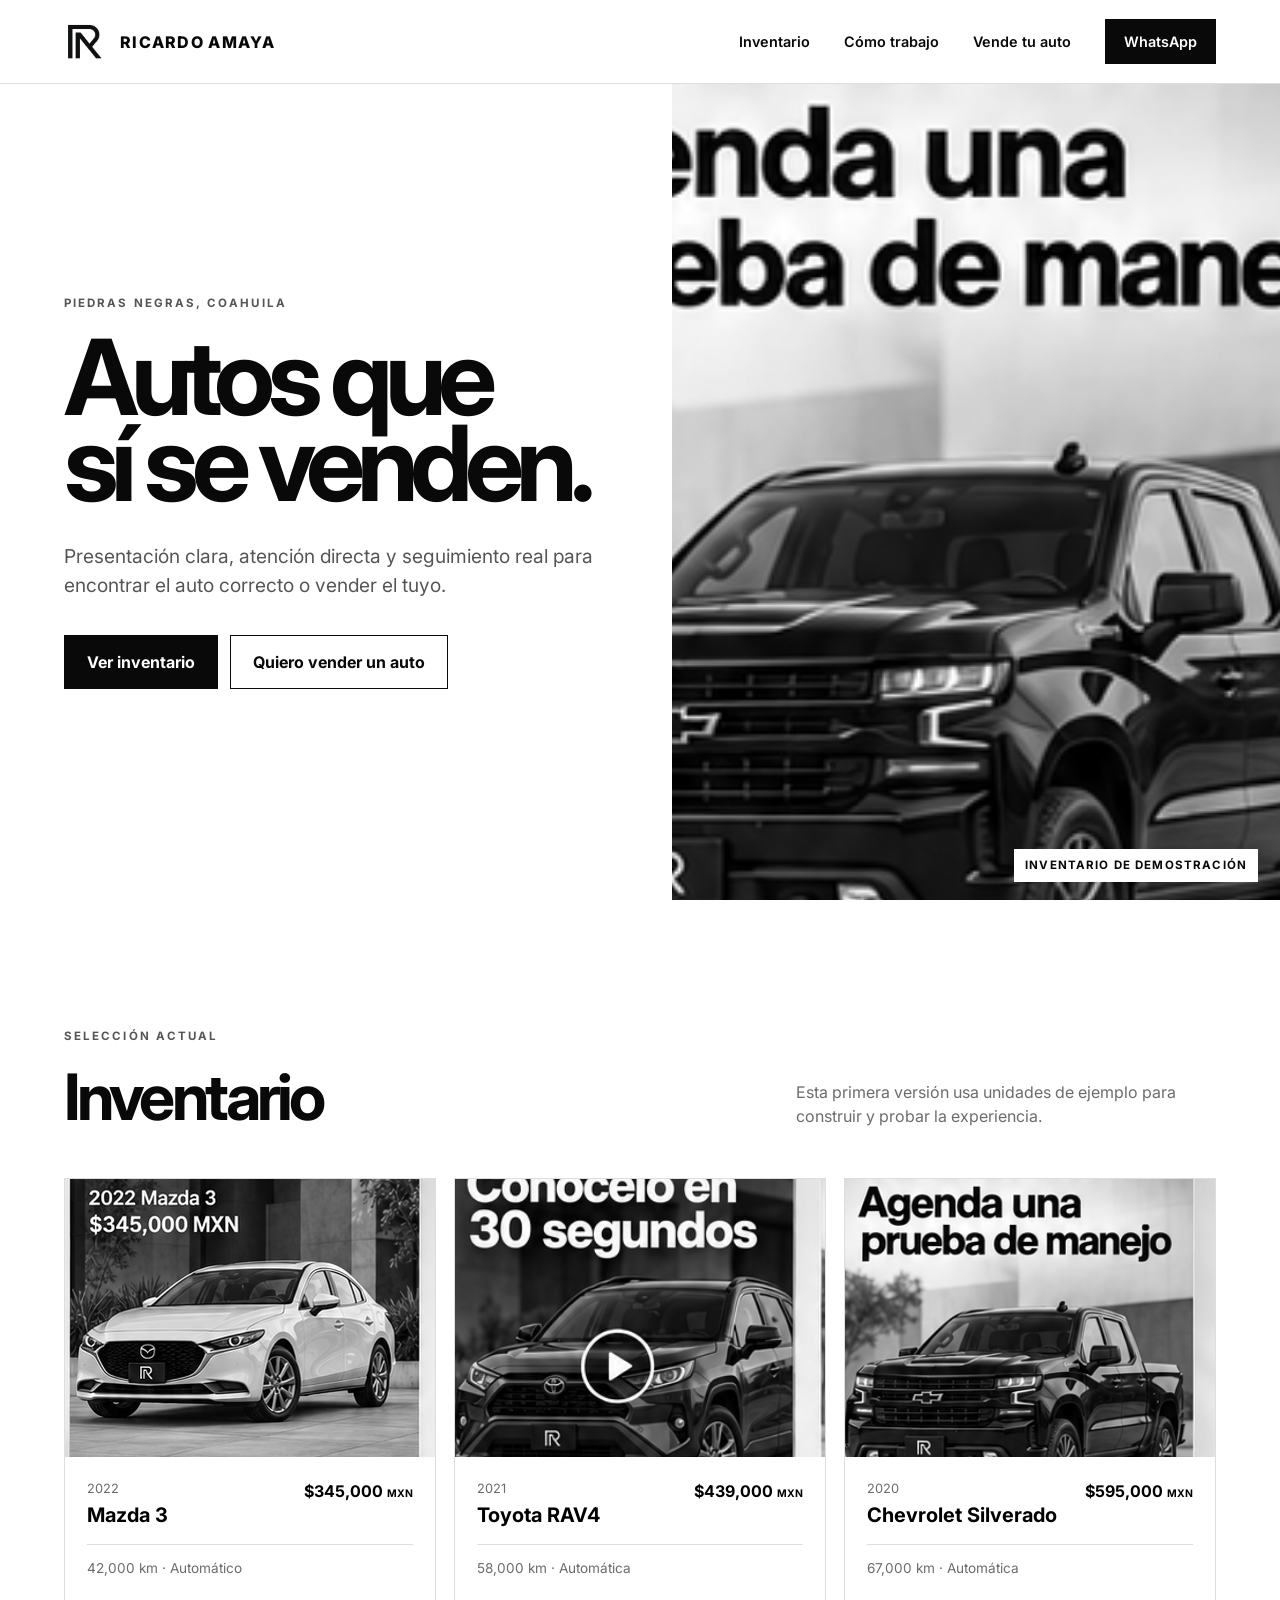
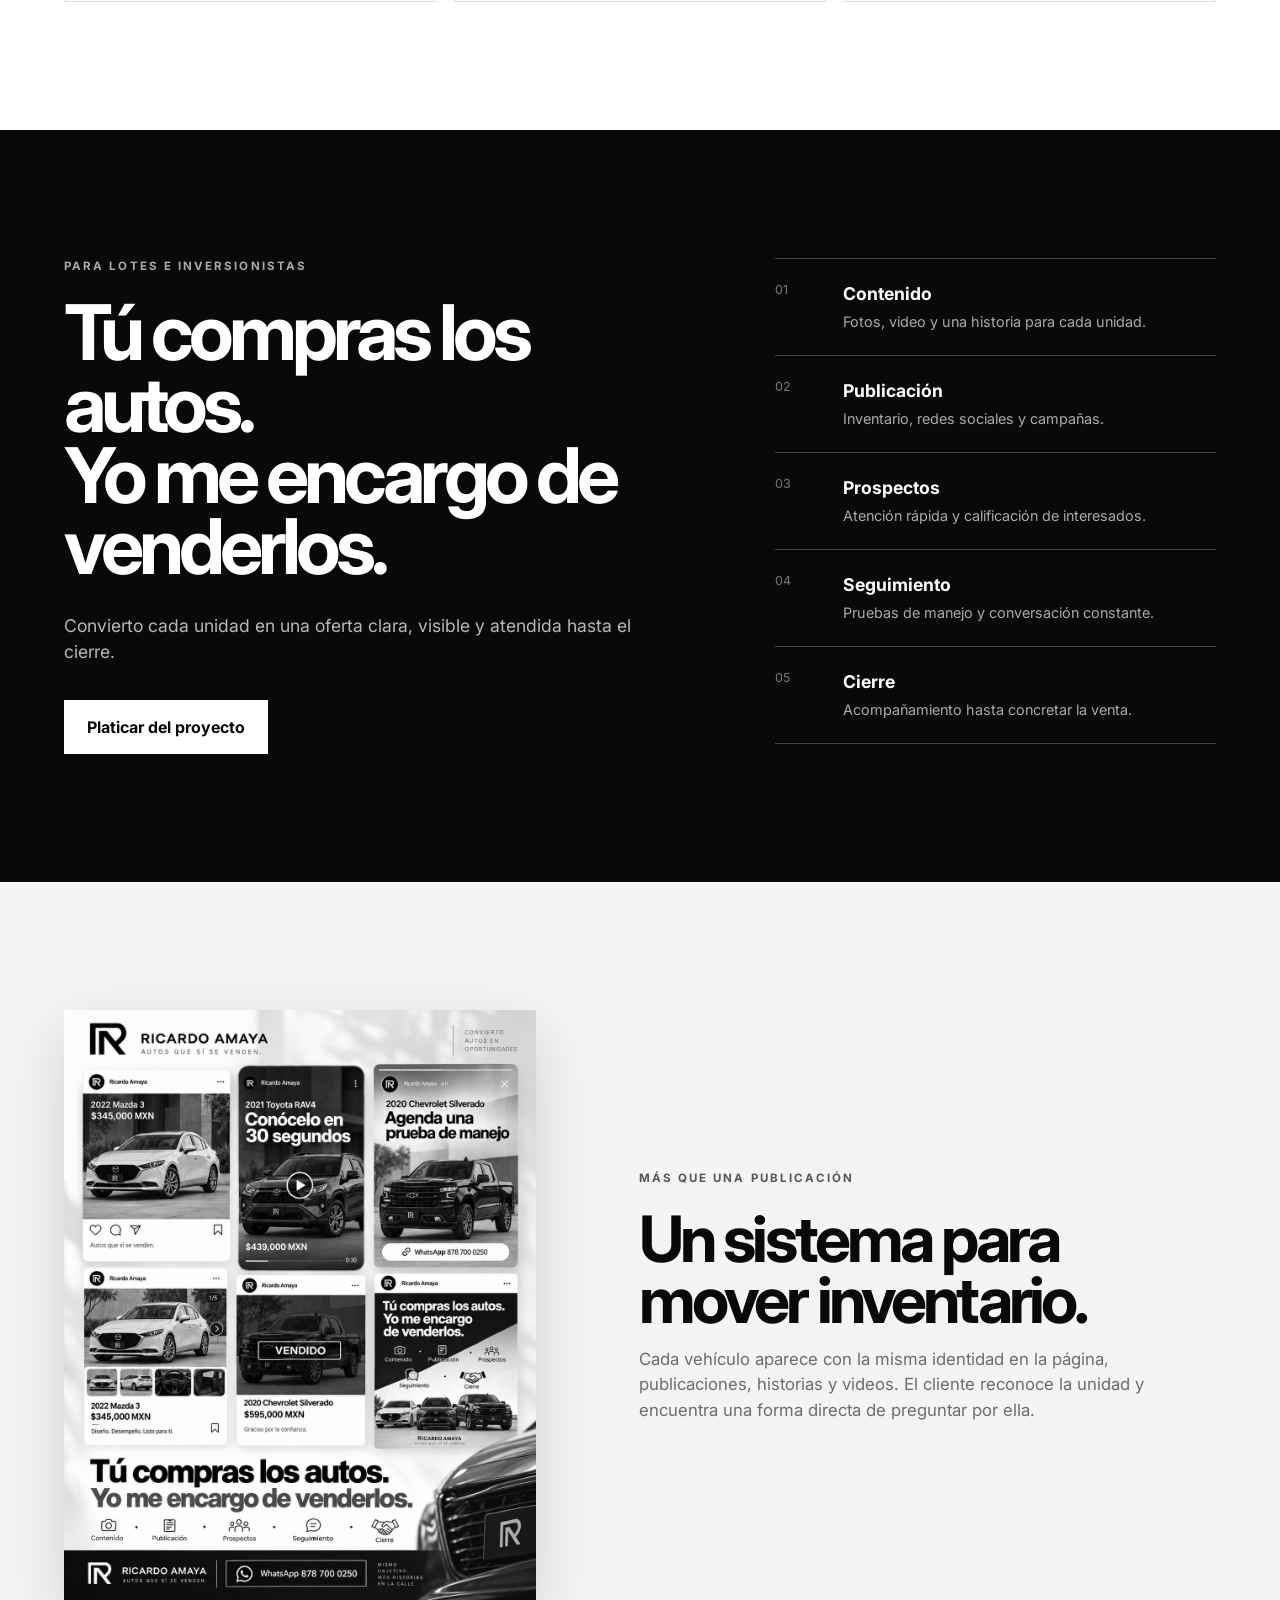
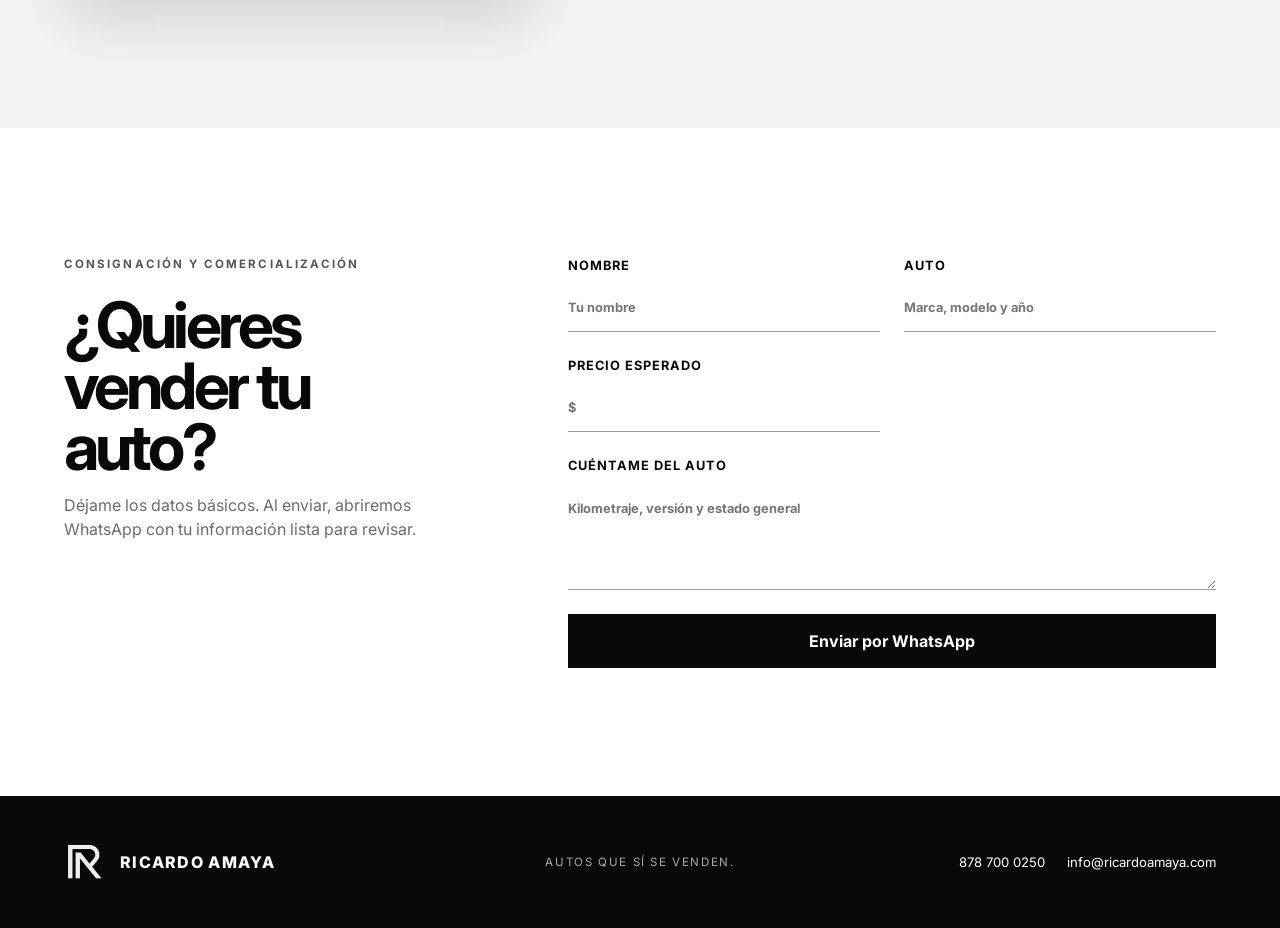
==== index.html @ 33e8971f "Primera versión de la página" ====
<!doctype html>
<html lang="es-MX">
  <head>
    <meta charset="UTF-8" />
    <meta name="viewport" content="width=device-width, initial-scale=1.0" />
    <meta name="theme-color" content="#090909" />
    <meta name="description" content="Autos seleccionados y comercialización automotriz en Piedras Negras, Coahuila." />
    <title>Ricardo Amaya | Autos que sí se venden</title>
    <link rel="preconnect" href="https://fonts.googleapis.com" />
    <link rel="preconnect" href="https://fonts.gstatic.com" crossorigin />
    <link href="https://fonts.googleapis.com/css2?family=Inter:wght@400;500;600;700;800&display=swap" rel="stylesheet" />
    <link rel="stylesheet" href="styles.css" />
  </head>
  <body>
    <header class="site-header">
      <a class="brand" href="#inicio" aria-label="Ricardo Amaya, inicio">
        <img src="assets/ra-logo.png" alt="RA" />
        <span>Ricardo Amaya</span>
      </a>
      <button class="menu-button" aria-label="Abrir menú" aria-expanded="false">Menú</button>
      <nav class="nav" aria-label="Navegación principal">
        <a href="#inventario">Inventario</a>
        <a href="#modelo">Cómo trabajo</a>
        <a href="#vende-tu-auto">Vende tu auto</a>
        <a class="nav-cta" href="https://wa.me/528787000250?text=Hola%20Ricardo%2C%20quiero%20informaci%C3%B3n%20sobre%20un%20auto" target="_blank" rel="noreferrer">WhatsApp</a>
      </nav>
    </header>

    <main>
      <section class="hero" id="inicio">
        <div class="hero-copy">
          <p class="eyebrow">Piedras Negras, Coahuila</p>
          <h1>Autos que<br />sí se venden.</h1>
          <p class="hero-text">Presentación clara, atención directa y seguimiento real para encontrar el auto correcto o vender el tuyo.</p>
          <div class="hero-actions">
            <a class="button button-dark" href="#inventario">Ver inventario</a>
            <a class="button button-light" href="#vende-tu-auto">Quiero vender un auto</a>
          </div>
        </div>
        <figure class="hero-image">
          <img src="assets/silverado.png" alt="Camioneta de demostración del inventario" />
          <figcaption>Inventario de demostración</figcaption>
        </figure>
      </section>

      <section class="inventory section" id="inventario">
        <div class="section-heading">
          <div>
            <p class="eyebrow">Selección actual</p>
            <h2>Inventario</h2>
          </div>
          <p>Esta primera versión usa unidades de ejemplo para construir y probar la experiencia.</p>
        </div>
        <div class="vehicle-grid">
          <article class="vehicle-card" data-car="mazda">
            <button class="card-button" aria-label="Ver detalles del Mazda 3">
              <img src="assets/mazda-3.png" alt="Mazda 3 blanco" />
              <div class="vehicle-info">
                <div><p>2022</p><h3>Mazda 3</h3></div>
                <strong>$345,000 <small>MXN</small></strong>
                <span>42,000 km · Automático</span>
              </div>
            </button>
          </article>
          <article class="vehicle-card" data-car="rav4">
            <button class="card-button" aria-label="Ver detalles de la Toyota RAV4">
              <img src="assets/rav4.png" alt="Toyota RAV4 negra" />
              <div class="vehicle-info">
                <div><p>2021</p><h3>Toyota RAV4</h3></div>
                <strong>$439,000 <small>MXN</small></strong>
                <span>58,000 km · Automática</span>
              </div>
            </button>
          </article>
          <article class="vehicle-card" data-car="silverado">
            <button class="card-button" aria-label="Ver detalles de la Chevrolet Silverado">
              <img src="assets/silverado.png" alt="Chevrolet Silverado negra" />
              <div class="vehicle-info">
                <div><p>2020</p><h3>Chevrolet Silverado</h3></div>
                <strong>$595,000 <small>MXN</small></strong>
                <span>67,000 km · Automática</span>
              </div>
            </button>
          </article>
        </div>
      </section>

      <section class="business-model section" id="modelo">
        <div class="model-copy">
          <p class="eyebrow eyebrow-light">Para lotes e inversionistas</p>
          <h2>Tú compras los autos.<br />Yo me encargo de venderlos.</h2>
          <p>Convierto cada unidad en una oferta clara, visible y atendida hasta el cierre.</p>
          <a class="button button-white" href="https://wa.me/528787000250?text=Hola%20Ricardo%2C%20quiero%20platicar%20sobre%20la%20venta%20de%20mi%20inventario" target="_blank" rel="noreferrer">Platicar del proyecto</a>
        </div>
        <ol class="process">
          <li><span>01</span><div><strong>Contenido</strong><p>Fotos, video y una historia para cada unidad.</p></div></li>
          <li><span>02</span><div><strong>Publicación</strong><p>Inventario, redes sociales y campañas.</p></div></li>
          <li><span>03</span><div><strong>Prospectos</strong><p>Atención rápida y calificación de interesados.</p></div></li>
          <li><span>04</span><div><strong>Seguimiento</strong><p>Pruebas de manejo y conversación constante.</p></div></li>
          <li><span>05</span><div><strong>Cierre</strong><p>Acompañamiento hasta concretar la venta.</p></div></li>
        </ol>
      </section>

      <section class="social-system section">
        <div class="social-visual"><img src="assets/social-preview.png" alt="Vista del sistema de publicaciones de Ricardo Amaya" /></div>
        <div class="social-copy">
          <p class="eyebrow">Más que una publicación</p>
          <h2>Un sistema para mover inventario.</h2>
          <p>Cada vehículo aparece con la misma identidad en la página, publicaciones, historias y videos. El cliente reconoce la unidad y encuentra una forma directa de preguntar por ella.</p>
        </div>
      </section>

      <section class="sell section" id="vende-tu-auto">
        <div class="sell-intro">
          <p class="eyebrow">Consignación y comercialización</p>
          <h2>¿Quieres vender tu auto?</h2>
          <p>Déjame los datos básicos. Al enviar, abriremos WhatsApp con tu información lista para revisar.</p>
        </div>
        <form id="sell-form">
          <label>Nombre<input name="name" autocomplete="name" required placeholder="Tu nombre" /></label>
          <label>Auto<input name="car" required placeholder="Marca, modelo y año" /></label>
          <label>Precio esperado<input name="price" inputmode="numeric" placeholder="$" /></label>
          <label class="full">Cuéntame del auto<textarea name="details" rows="4" placeholder="Kilometraje, versión y estado general"></textarea></label>
          <button class="button button-dark full" type="submit">Enviar por WhatsApp</button>
        </form>
      </section>
    </main>

    <footer>
      <div class="brand footer-brand"><img src="assets/ra-logo.png" alt="RA" /><span>Ricardo Amaya</span></div>
      <p>Autos que sí se venden.</p>
      <div><a href="tel:+528787000250">878 700 0250</a><a href="mailto:info@ricardoamaya.com">info@ricardoamaya.com</a></div>
    </footer>

    <dialog id="vehicle-dialog">
      <button class="dialog-close" aria-label="Cerrar">×</button>
      <img id="dialog-image" alt="" />
      <div class="dialog-content">
        <p id="dialog-year" class="eyebrow"></p>
        <h2 id="dialog-name"></h2>
        <strong id="dialog-price"></strong>
        <p id="dialog-details"></p>
        <a id="dialog-whatsapp" class="button button-dark" target="_blank" rel="noreferrer">Preguntar por WhatsApp</a>
      </div>
    </dialog>
    <script src="app.js"></script>
  </body>
</html>
---- styles.css ----
:root{--black:#090909;--white:#fff;--gray:#6c6c6c;--line:#dedede;--soft:#f4f4f4;--pad:clamp(20px,5vw,76px)}
*{box-sizing:border-box}html{scroll-behavior:smooth}body{margin:0;background:var(--white);color:var(--black);font-family:Inter,Arial,sans-serif;font-size:16px;line-height:1.5}a{color:inherit;text-decoration:none}button,input,textarea{font:inherit}.site-header{height:84px;padding:0 var(--pad);display:flex;align-items:center;justify-content:space-between;border-bottom:1px solid var(--line);position:sticky;top:0;background:rgba(255,255,255,.96);backdrop-filter:blur(12px);z-index:20}.brand{display:flex;align-items:center;gap:14px;font-weight:800;text-transform:uppercase;letter-spacing:.08em}.brand img{width:42px;height:42px;object-fit:contain}.nav{display:flex;align-items:center;gap:34px;font-weight:600;font-size:.9rem}.nav a:not(.nav-cta):hover{opacity:.55}.nav-cta{background:var(--black);color:var(--white);padding:12px 19px}.menu-button{display:none;border:0;background:none;font-weight:700}.hero{min-height:calc(100vh - 84px);display:grid;grid-template-columns:1.05fr .95fr;align-items:stretch}.hero-copy{padding:clamp(70px,9vw,140px) var(--pad);display:flex;flex-direction:column;justify-content:center}.eyebrow{text-transform:uppercase;letter-spacing:.18em;font-weight:700;font-size:.72rem;margin:0 0 22px;color:#555}.hero h1{font-size:clamp(4rem,8.2vw,8.6rem);line-height:.82;letter-spacing:-.075em;margin:0 0 36px;max-width:900px}.hero-text{font-size:clamp(1rem,1.5vw,1.25rem);max-width:620px;color:#555;margin:0 0 36px}.hero-actions{display:flex;gap:12px;flex-wrap:wrap}.button{min-height:52px;padding:14px 22px;display:inline-flex;align-items:center;justify-content:center;font-weight:700;border:1px solid var(--black);cursor:pointer}.button-dark{background:var(--black);color:var(--white)}.button-light{background:var(--white);color:var(--black)}.button-white{background:var(--white);color:var(--black);border-color:var(--white)}.hero-image{margin:0;position:relative;min-height:520px;background:#111;overflow:hidden}.hero-image img{width:100%;height:100%;object-fit:cover;filter:grayscale(1);transform:scale(1.18)}.hero-image figcaption{position:absolute;right:22px;bottom:18px;background:var(--white);padding:8px 11px;font-size:.72rem;font-weight:700;text-transform:uppercase;letter-spacing:.1em}.section{padding:clamp(78px,10vw,150px) var(--pad)}.section-heading{display:flex;justify-content:space-between;align-items:flex-end;gap:40px;margin-bottom:50px}.section-heading h2,.sell h2,.social-copy h2{font-size:clamp(2.6rem,5vw,5rem);letter-spacing:-.06em;line-height:.95;margin:0}.section-heading>p{max-width:420px;color:var(--gray);margin:0}.vehicle-grid{display:grid;grid-template-columns:repeat(3,1fr);gap:18px}.vehicle-card{border:1px solid var(--line);background:#fff;overflow:hidden}.card-button{border:0;padding:0;background:none;width:100%;text-align:left;cursor:pointer}.vehicle-card img{display:block;width:100%;aspect-ratio:1.33;object-fit:cover;filter:grayscale(1);transition:transform .35s ease}.vehicle-card:hover img{transform:scale(1.025)}.vehicle-info{padding:22px;display:grid;grid-template-columns:1fr auto;gap:14px}.vehicle-info p{margin:0;color:var(--gray);font-size:.8rem}.vehicle-info h3{margin:2px 0 0;font-size:1.25rem}.vehicle-info strong{font-size:1rem}.vehicle-info small{font-size:.65em}.vehicle-info span{grid-column:1/-1;border-top:1px solid var(--line);padding-top:13px;color:var(--gray);font-size:.85rem}.business-model{background:var(--black);color:var(--white);display:grid;grid-template-columns:1.15fr .85fr;gap:clamp(50px,9vw,130px);align-items:start}.eyebrow-light{color:#aaa}.model-copy h2{font-size:clamp(3.1rem,6vw,7rem);line-height:.93;letter-spacing:-.065em;margin:0 0 30px}.model-copy>p:not(.eyebrow){font-size:1.1rem;color:#b8b8b8;max-width:620px;margin:0 0 34px}.process{margin:0;padding:0;list-style:none;border-top:1px solid #444}.process li{display:grid;grid-template-columns:56px 1fr;gap:12px;padding:22px 0;border-bottom:1px solid #444}.process span{color:#777;font-size:.78rem}.process strong{font-size:1.1rem}.process p{color:#aaa;margin:4px 0 0;font-size:.9rem}.social-system{display:grid;grid-template-columns:.9fr 1.1fr;align-items:center;gap:clamp(45px,8vw,120px);background:var(--soft)}.social-visual{max-height:760px;overflow:hidden;box-shadow:0 22px 60px rgba(0,0,0,.14)}.social-visual img{display:block;width:100%;height:100%;object-fit:cover;filter:grayscale(1)}.social-copy p:last-child{color:var(--gray);max-width:600px;font-size:1.05rem}.sell{display:grid;grid-template-columns:.75fr 1.25fr;gap:clamp(50px,9vw,130px)}.sell-intro>p:last-child{color:var(--gray);max-width:480px}.sell form{display:grid;grid-template-columns:1fr 1fr;gap:24px}.sell label{display:grid;gap:9px;font-size:.8rem;font-weight:700;text-transform:uppercase;letter-spacing:.08em}.sell input,.sell textarea{border:0;border-bottom:1px solid #999;padding:14px 0;background:transparent;border-radius:0;outline:none;text-transform:none;letter-spacing:0}.sell input:focus,.sell textarea:focus{border-color:var(--black)}.full{grid-column:1/-1}footer{background:var(--black);color:var(--white);padding:45px var(--pad);display:grid;grid-template-columns:1fr auto 1fr;align-items:center;gap:30px}.footer-brand img{filter:invert(1)}footer>p{text-transform:uppercase;font-size:.72rem;letter-spacing:.14em;color:#aaa}footer>div:last-child{display:flex;justify-content:flex-end;gap:22px;font-size:.82rem}dialog{width:min(900px,calc(100% - 30px));padding:0;border:0;box-shadow:0 30px 100px rgba(0,0,0,.35);grid-template-columns:1.05fr .95fr}dialog[open]{display:grid}dialog::backdrop{background:rgba(0,0,0,.72)}dialog>img{width:100%;height:100%;min-height:460px;object-fit:cover;filter:grayscale(1)}.dialog-content{padding:clamp(30px,5vw,65px);display:flex;flex-direction:column;justify-content:center}.dialog-content h2{font-size:clamp(2.4rem,5vw,4.5rem);letter-spacing:-.06em;line-height:.95;margin:0 0 15px}.dialog-content>strong{font-size:1.3rem;margin-bottom:22px}.dialog-content>p:not(.eyebrow){color:var(--gray);margin:0 0 28px}.dialog-close{position:absolute;right:14px;top:10px;border:0;background:var(--white);font-size:2rem;width:44px;height:44px;cursor:pointer;z-index:2}@media(max-width:900px){.menu-button{display:block}.nav{position:absolute;left:0;right:0;top:84px;background:#fff;border-bottom:1px solid var(--line);padding:20px var(--pad);display:none;flex-direction:column;align-items:stretch;gap:18px}.nav.open{display:flex}.hero{grid-template-columns:1fr}.hero-copy{min-height:610px}.hero-image{min-height:520px}.vehicle-grid{grid-template-columns:1fr 1fr}.business-model,.social-system,.sell{grid-template-columns:1fr}.social-visual{max-width:600px}.sell form{margin-top:10px}footer{grid-template-columns:1fr}footer>div:last-child{justify-content:flex-start;flex-wrap:wrap}dialog[open]{grid-template-columns:1fr}dialog>img{min-height:280px;max-height:360px}.dialog-content{padding-top:35px}}@media(max-width:600px){.site-header{height:70px}.brand img{width:34px;height:34px}.brand span{font-size:.85rem}.nav{top:70px}.hero{min-height:auto}.hero-copy{min-height:560px}.hero h1{font-size:clamp(3.8rem,19vw,6rem)}.hero-image{min-height:430px}.section-heading{display:block}.section-heading>p{margin-top:20px}.vehicle-grid{grid-template-columns:1fr}.model-copy h2{font-size:3.2rem}.sell form{grid-template-columns:1fr}.sell form>*{grid-column:1/-1}.social-system{padding-left:20px;padding-right:20px}footer>div:last-child{display:grid}.hero-actions .button{width:100%}}
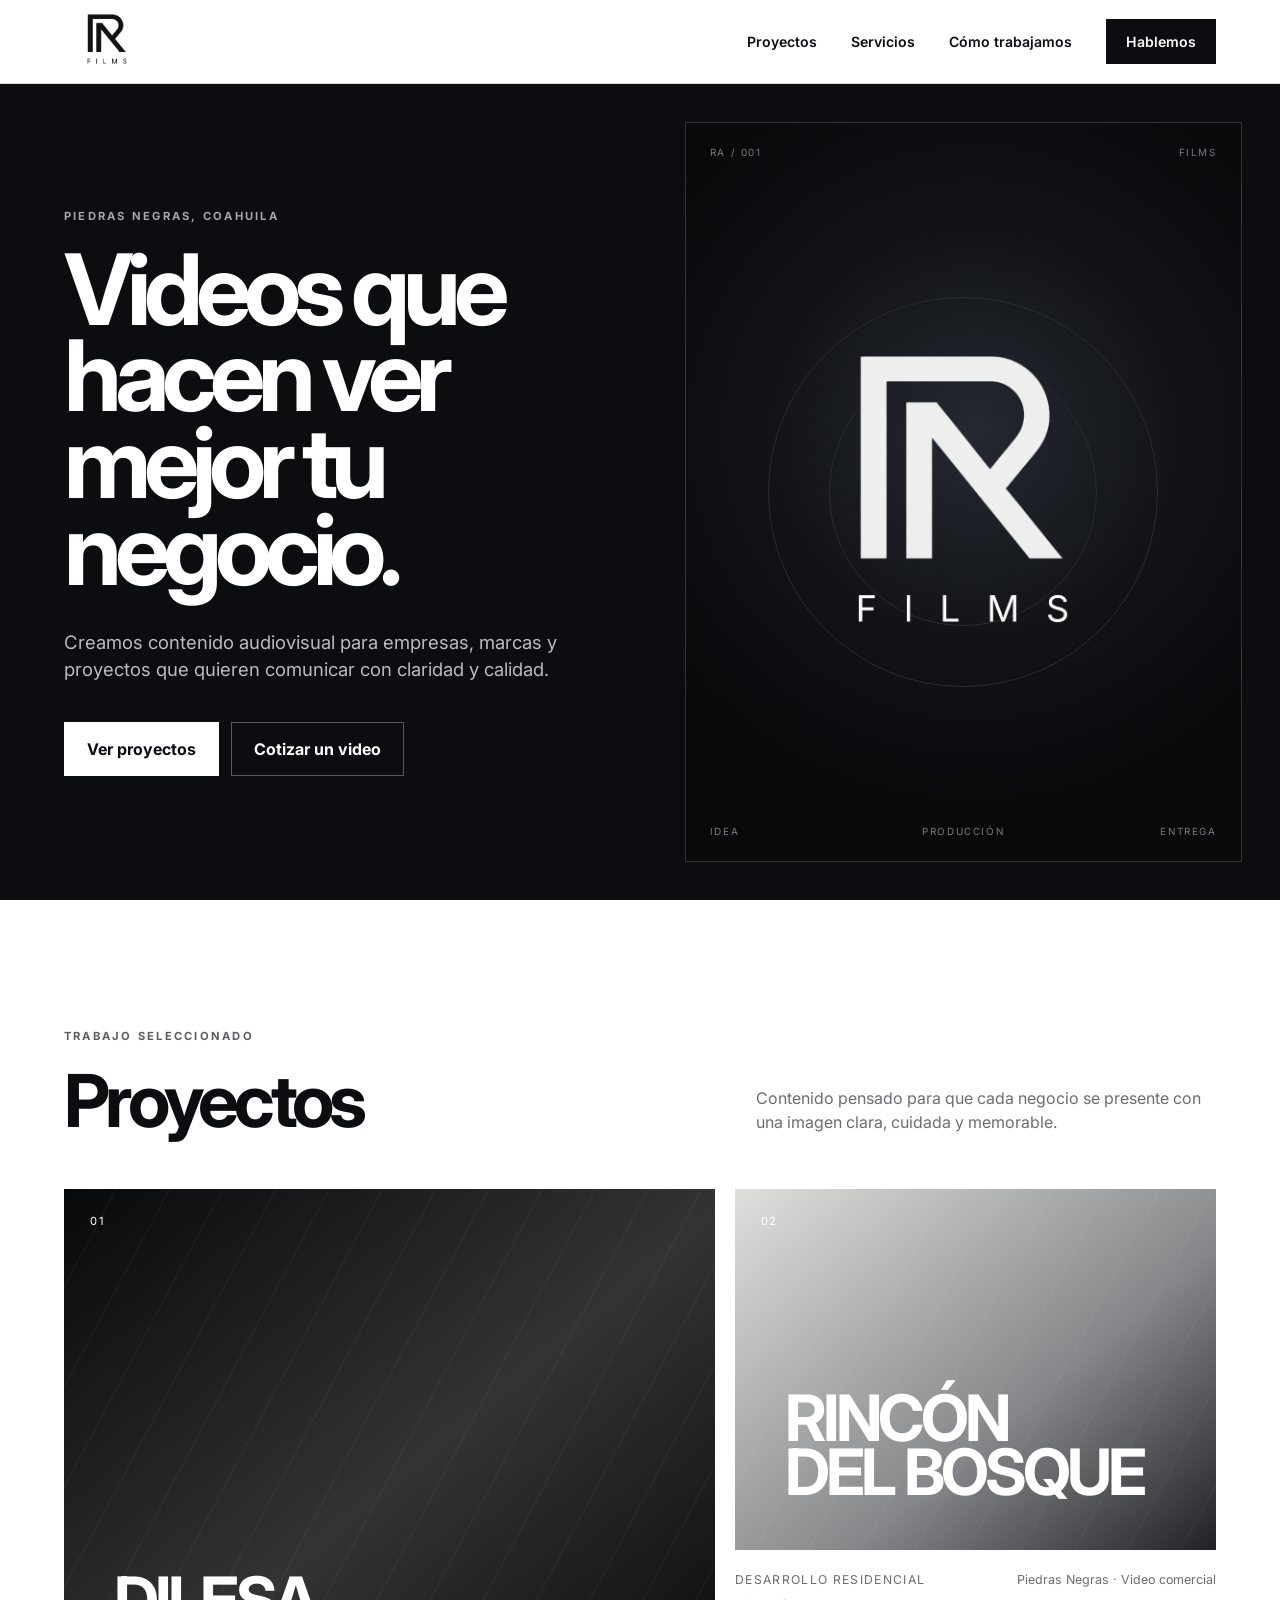
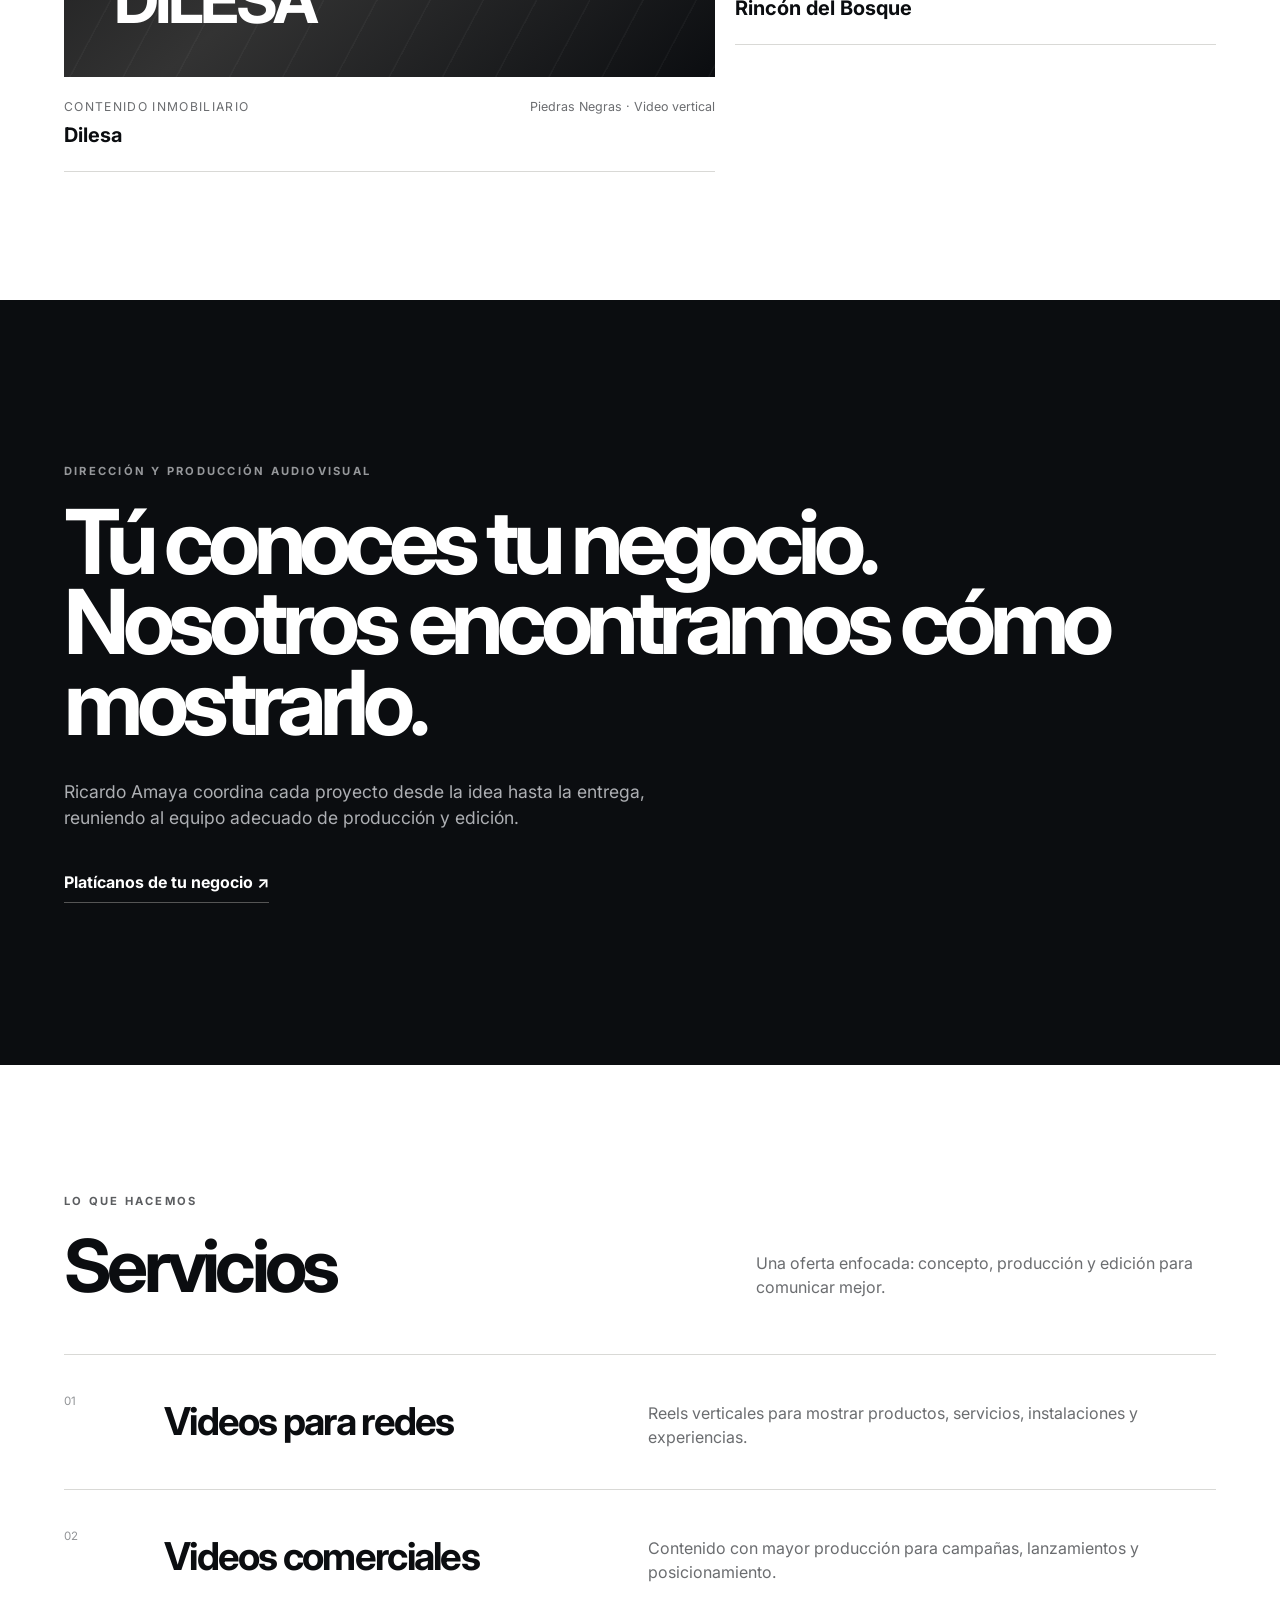
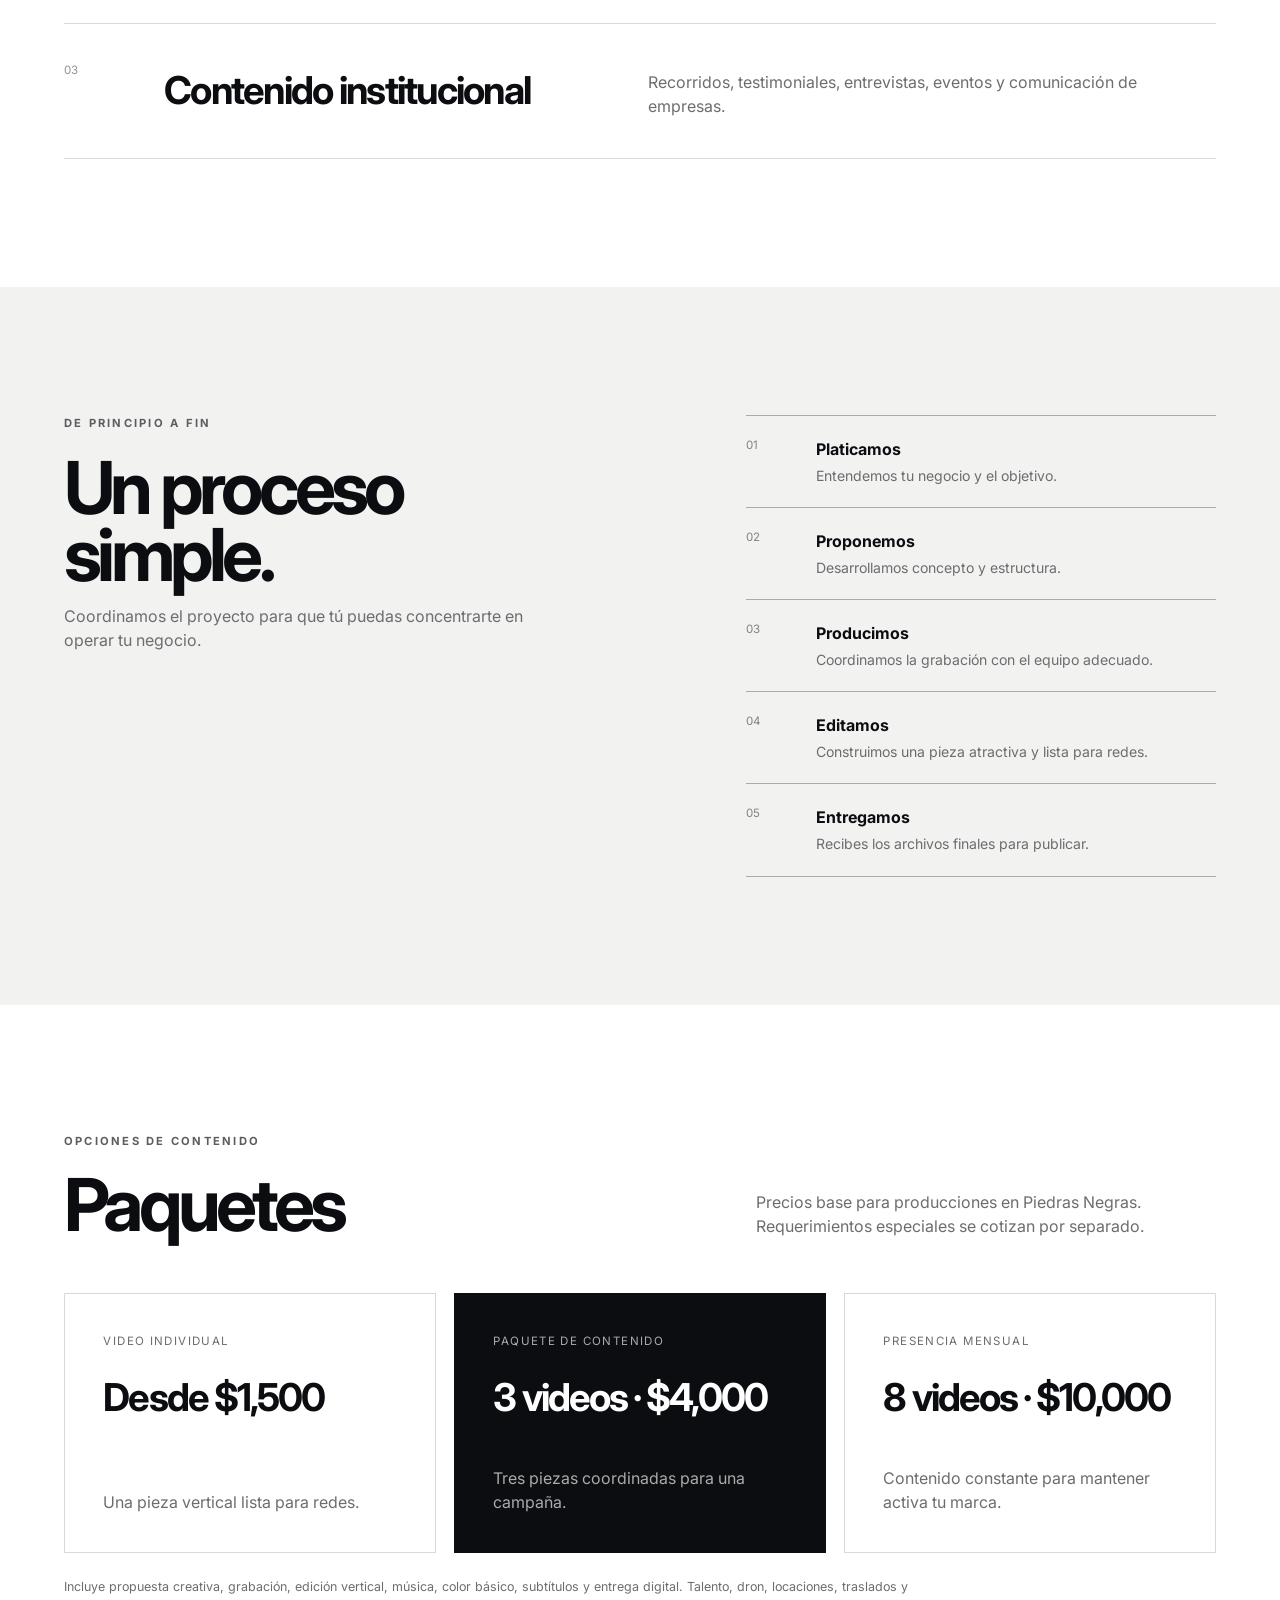
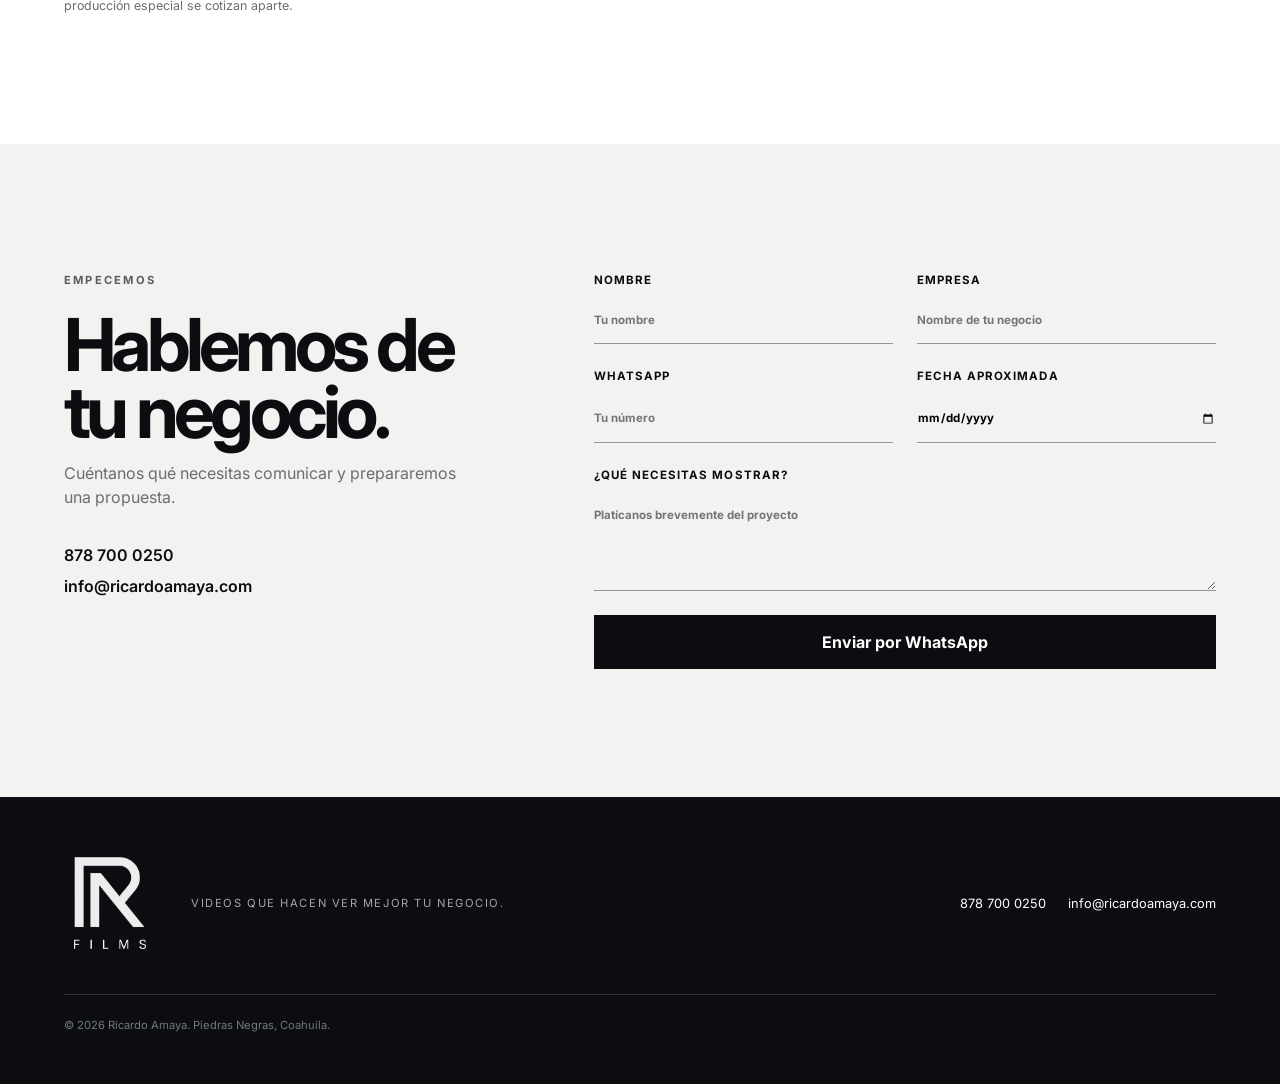
==== commit dbd1f227: "Rediseño de Ricardo Amaya Films" ====
--- a/index.html
+++ b/index.html
@@ -1,148 +1,51 @@
 <!doctype html>
 <html lang="es-MX">
-  <head>
-    <meta charset="UTF-8" />
-    <meta name="viewport" content="width=device-width, initial-scale=1.0" />
-    <meta name="theme-color" content="#090909" />
-    <meta name="description" content="Autos seleccionados y comercialización automotriz en Piedras Negras, Coahuila." />
-    <title>Ricardo Amaya | Autos que sí se venden</title>
-    <link rel="preconnect" href="https://fonts.googleapis.com" />
-    <link rel="preconnect" href="https://fonts.gstatic.com" crossorigin />
-    <link href="https://fonts.googleapis.com/css2?family=Inter:wght@400;500;600;700;800&display=swap" rel="stylesheet" />
-    <link rel="stylesheet" href="styles.css" />
-  </head>
-  <body>
-    <header class="site-header">
-      <a class="brand" href="#inicio" aria-label="Ricardo Amaya, inicio">
-        <img src="assets/ra-logo.png" alt="RA" />
-        <span>Ricardo Amaya</span>
-      </a>
-      <button class="menu-button" aria-label="Abrir menú" aria-expanded="false">Menú</button>
-      <nav class="nav" aria-label="Navegación principal">
-        <a href="#inventario">Inventario</a>
-        <a href="#modelo">Cómo trabajo</a>
-        <a href="#vende-tu-auto">Vende tu auto</a>
-        <a class="nav-cta" href="https://wa.me/528787000250?text=Hola%20Ricardo%2C%20quiero%20informaci%C3%B3n%20sobre%20un%20auto" target="_blank" rel="noreferrer">WhatsApp</a>
-      </nav>
-    </header>
-
-    <main>
-      <section class="hero" id="inicio">
-        <div class="hero-copy">
-          <p class="eyebrow">Piedras Negras, Coahuila</p>
-          <h1>Autos que<br />sí se venden.</h1>
-          <p class="hero-text">Presentación clara, atención directa y seguimiento real para encontrar el auto correcto o vender el tuyo.</p>
-          <div class="hero-actions">
-            <a class="button button-dark" href="#inventario">Ver inventario</a>
-            <a class="button button-light" href="#vende-tu-auto">Quiero vender un auto</a>
-          </div>
-        </div>
-        <figure class="hero-image">
-          <img src="assets/silverado.png" alt="Camioneta de demostración del inventario" />
-          <figcaption>Inventario de demostración</figcaption>
-        </figure>
-      </section>
-
-      <section class="inventory section" id="inventario">
-        <div class="section-heading">
-          <div>
-            <p class="eyebrow">Selección actual</p>
-            <h2>Inventario</h2>
-          </div>
-          <p>Esta primera versión usa unidades de ejemplo para construir y probar la experiencia.</p>
-        </div>
-        <div class="vehicle-grid">
-          <article class="vehicle-card" data-car="mazda">
-            <button class="card-button" aria-label="Ver detalles del Mazda 3">
-              <img src="assets/mazda-3.png" alt="Mazda 3 blanco" />
-              <div class="vehicle-info">
-                <div><p>2022</p><h3>Mazda 3</h3></div>
-                <strong>$345,000 <small>MXN</small></strong>
-                <span>42,000 km · Automático</span>
-              </div>
-            </button>
-          </article>
-          <article class="vehicle-card" data-car="rav4">
-            <button class="card-button" aria-label="Ver detalles de la Toyota RAV4">
-              <img src="assets/rav4.png" alt="Toyota RAV4 negra" />
-              <div class="vehicle-info">
-                <div><p>2021</p><h3>Toyota RAV4</h3></div>
-                <strong>$439,000 <small>MXN</small></strong>
-                <span>58,000 km · Automática</span>
-              </div>
-            </button>
-          </article>
-          <article class="vehicle-card" data-car="silverado">
-            <button class="card-button" aria-label="Ver detalles de la Chevrolet Silverado">
-              <img src="assets/silverado.png" alt="Chevrolet Silverado negra" />
-              <div class="vehicle-info">
-                <div><p>2020</p><h3>Chevrolet Silverado</h3></div>
-                <strong>$595,000 <small>MXN</small></strong>
-                <span>67,000 km · Automática</span>
-              </div>
-            </button>
-          </article>
-        </div>
-      </section>
-
-      <section class="business-model section" id="modelo">
-        <div class="model-copy">
-          <p class="eyebrow eyebrow-light">Para lotes e inversionistas</p>
-          <h2>Tú compras los autos.<br />Yo me encargo de venderlos.</h2>
-          <p>Convierto cada unidad en una oferta clara, visible y atendida hasta el cierre.</p>
-          <a class="button button-white" href="https://wa.me/528787000250?text=Hola%20Ricardo%2C%20quiero%20platicar%20sobre%20la%20venta%20de%20mi%20inventario" target="_blank" rel="noreferrer">Platicar del proyecto</a>
-        </div>
-        <ol class="process">
-          <li><span>01</span><div><strong>Contenido</strong><p>Fotos, video y una historia para cada unidad.</p></div></li>
-          <li><span>02</span><div><strong>Publicación</strong><p>Inventario, redes sociales y campañas.</p></div></li>
-          <li><span>03</span><div><strong>Prospectos</strong><p>Atención rápida y calificación de interesados.</p></div></li>
-          <li><span>04</span><div><strong>Seguimiento</strong><p>Pruebas de manejo y conversación constante.</p></div></li>
-          <li><span>05</span><div><strong>Cierre</strong><p>Acompañamiento hasta concretar la venta.</p></div></li>
-        </ol>
-      </section>
-
-      <section class="social-system section">
-        <div class="social-visual"><img src="assets/social-preview.png" alt="Vista del sistema de publicaciones de Ricardo Amaya" /></div>
-        <div class="social-copy">
-          <p class="eyebrow">Más que una publicación</p>
-          <h2>Un sistema para mover inventario.</h2>
-          <p>Cada vehículo aparece con la misma identidad en la página, publicaciones, historias y videos. El cliente reconoce la unidad y encuentra una forma directa de preguntar por ella.</p>
-        </div>
-      </section>
-
-      <section class="sell section" id="vende-tu-auto">
-        <div class="sell-intro">
-          <p class="eyebrow">Consignación y comercialización</p>
-          <h2>¿Quieres vender tu auto?</h2>
-          <p>Déjame los datos básicos. Al enviar, abriremos WhatsApp con tu información lista para revisar.</p>
-        </div>
-        <form id="sell-form">
-          <label>Nombre<input name="name" autocomplete="name" required placeholder="Tu nombre" /></label>
-          <label>Auto<input name="car" required placeholder="Marca, modelo y año" /></label>
-          <label>Precio esperado<input name="price" inputmode="numeric" placeholder="$" /></label>
-          <label class="full">Cuéntame del auto<textarea name="details" rows="4" placeholder="Kilometraje, versión y estado general"></textarea></label>
-          <button class="button button-dark full" type="submit">Enviar por WhatsApp</button>
-        </form>
-      </section>
-    </main>
-
-    <footer>
-      <div class="brand footer-brand"><img src="assets/ra-logo.png" alt="RA" /><span>Ricardo Amaya</span></div>
-      <p>Autos que sí se venden.</p>
-      <div><a href="tel:+528787000250">878 700 0250</a><a href="mailto:info@ricardoamaya.com">info@ricardoamaya.com</a></div>
-    </footer>
-
-    <dialog id="vehicle-dialog">
-      <button class="dialog-close" aria-label="Cerrar">×</button>
-      <img id="dialog-image" alt="" />
-      <div class="dialog-content">
-        <p id="dialog-year" class="eyebrow"></p>
-        <h2 id="dialog-name"></h2>
-        <strong id="dialog-price"></strong>
-        <p id="dialog-details"></p>
-        <a id="dialog-whatsapp" class="button button-dark" target="_blank" rel="noreferrer">Preguntar por WhatsApp</a>
+<head>
+  <meta charset="UTF-8"><meta name="viewport" content="width=device-width,initial-scale=1">
+  <meta name="theme-color" content="#0b0d10"><meta name="description" content="Producción de video para negocios, marcas y proyectos en Piedras Negras, Coahuila.">
+  <meta property="og:title" content="Ricardo Amaya — Films"><meta property="og:description" content="Videos que hacen ver mejor tu negocio."><meta property="og:type" content="website">
+  <title>Ricardo Amaya — Films | Producción de video</title>
+  <link rel="preconnect" href="https://fonts.googleapis.com"><link rel="preconnect" href="https://fonts.gstatic.com" crossorigin>
+  <link href="https://fonts.googleapis.com/css2?family=Inter:wght@400;500;600;700;800&display=swap" rel="stylesheet"><link rel="stylesheet" href="styles.css">
+</head>
+<body>
+  <header class="site-header">
+    <a class="brand" href="#inicio" aria-label="Ricardo Amaya Films, inicio"><img src="assets/ra-films-negro.png" alt="RA Films"></a>
+    <button class="menu-button" aria-label="Abrir menú" aria-expanded="false">Menú</button>
+    <nav class="nav"><a href="#proyectos">Proyectos</a><a href="#servicios">Servicios</a><a href="#proceso">Cómo trabajamos</a><a class="nav-cta" href="https://wa.me/528787000250?text=Hola%20Ricardo%2C%20quiero%20cotizar%20un%20video%20para%20mi%20negocio" target="_blank" rel="noreferrer">Hablemos</a></nav>
+  </header>
+  <main>
+    <section class="hero" id="inicio">
+      <div class="hero-copy"><p class="eyebrow">Piedras Negras, Coahuila</p><h1>Videos que hacen ver mejor tu negocio.</h1><p class="hero-text">Creamos contenido audiovisual para empresas, marcas y proyectos que quieren comunicar con claridad y calidad.</p><div class="hero-actions"><a class="button button-white" href="#proyectos">Ver proyectos</a><a class="button button-outline" href="https://wa.me/528787000250?text=Hola%20Ricardo%2C%20quiero%20cotizar%20un%20video%20para%20mi%20negocio" target="_blank" rel="noreferrer">Cotizar un video</a></div></div>
+      <div class="hero-reel"><div class="frame frame-top"><span>RA / 001</span><span>FILMS</span></div><div class="reel-mark"><img src="assets/ra-films-blanco.png" alt="RA Films"></div><div class="frame frame-bottom"><span>IDEA</span><span>PRODUCCIÓN</span><span>ENTREGA</span></div></div>
+    </section>
+    <section class="projects section" id="proyectos">
+      <div class="section-heading"><div><p class="eyebrow">Trabajo seleccionado</p><h2>Proyectos</h2></div><p>Contenido pensado para que cada negocio se presente con una imagen clara, cuidada y memorable.</p></div>
+      <div class="project-grid">
+        <article class="project-card"><div class="project-visual project-dilesa"><span class="project-index">01</span><strong>DILESA</strong></div><div class="project-info"><div><p>Contenido inmobiliario</p><h3>Dilesa</h3></div><span>Piedras Negras · Video vertical</span></div></article>
+        <article class="project-card"><div class="project-visual project-rincon"><span class="project-index">02</span><strong>RINCÓN<br>DEL BOSQUE</strong></div><div class="project-info"><div><p>Desarrollo residencial</p><h3>Rincón del Bosque</h3></div><span>Piedras Negras · Video comercial</span></div></article>
       </div>
-    </dialog>
-    <script src="app.js"></script>
-  </body>
+    </section>
+    <section class="statement section"><p class="eyebrow eyebrow-light">Dirección y producción audiovisual</p><h2>Tú conoces tu negocio.<br>Nosotros encontramos cómo mostrarlo.</h2><p>Ricardo Amaya coordina cada proyecto desde la idea hasta la entrega, reuniendo al equipo adecuado de producción y edición.</p><a class="text-link" href="https://wa.me/528787000250?text=Hola%20Ricardo%2C%20quiero%20platicarte%20sobre%20mi%20negocio" target="_blank" rel="noreferrer">Platícanos de tu negocio ↗</a></section>
+    <section class="services section" id="servicios">
+      <div class="section-heading"><div><p class="eyebrow">Lo que hacemos</p><h2>Servicios</h2></div><p>Una oferta enfocada: concepto, producción y edición para comunicar mejor.</p></div>
+      <div class="service-list"><article><span>01</span><h3>Videos para redes</h3><p>Reels verticales para mostrar productos, servicios, instalaciones y experiencias.</p></article><article><span>02</span><h3>Videos comerciales</h3><p>Contenido con mayor producción para campañas, lanzamientos y posicionamiento.</p></article><article><span>03</span><h3>Contenido institucional</h3><p>Recorridos, testimoniales, entrevistas, eventos y comunicación de empresas.</p></article></div>
+    </section>
+    <section class="process-section section" id="proceso">
+      <div class="process-intro"><p class="eyebrow">De principio a fin</p><h2>Un proceso simple.</h2><p>Coordinamos el proyecto para que tú puedas concentrarte en operar tu negocio.</p></div>
+      <ol class="process"><li><span>01</span><div><strong>Platicamos</strong><p>Entendemos tu negocio y el objetivo.</p></div></li><li><span>02</span><div><strong>Proponemos</strong><p>Desarrollamos concepto y estructura.</p></div></li><li><span>03</span><div><strong>Producimos</strong><p>Coordinamos la grabación con el equipo adecuado.</p></div></li><li><span>04</span><div><strong>Editamos</strong><p>Construimos una pieza atractiva y lista para redes.</p></div></li><li><span>05</span><div><strong>Entregamos</strong><p>Recibes los archivos finales para publicar.</p></div></li></ol>
+    </section>
+    <section class="packages section" id="paquetes">
+      <div class="section-heading"><div><p class="eyebrow">Opciones de contenido</p><h2>Paquetes</h2></div><p>Precios base para producciones en Piedras Negras. Requerimientos especiales se cotizan por separado.</p></div>
+      <div class="package-grid"><article><p>Video individual</p><h3>Desde $1,500</h3><span>Una pieza vertical lista para redes.</span></article><article class="featured"><p>Paquete de contenido</p><h3>3 videos · $4,000</h3><span>Tres piezas coordinadas para una campaña.</span></article><article><p>Presencia mensual</p><h3>8 videos · $10,000</h3><span>Contenido constante para mantener activa tu marca.</span></article></div>
+      <p class="package-detail">Incluye propuesta creativa, grabación, edición vertical, música, color básico, subtítulos y entrega digital. Talento, dron, locaciones, traslados y producción especial se cotizan aparte.</p>
+    </section>
+    <section class="contact section" id="contacto">
+      <div class="contact-copy"><p class="eyebrow">Empecemos</p><h2>Hablemos de tu negocio.</h2><p>Cuéntanos qué necesitas comunicar y prepararemos una propuesta.</p><div class="contact-direct"><a href="tel:+528787000250">878 700 0250</a><a href="mailto:info@ricardoamaya.com">info@ricardoamaya.com</a></div></div>
+      <form id="contact-form"><label>Nombre<input name="name" autocomplete="name" required placeholder="Tu nombre"></label><label>Empresa<input name="business" autocomplete="organization" placeholder="Nombre de tu negocio"></label><label>WhatsApp<input name="phone" autocomplete="tel" inputmode="tel" required placeholder="Tu número"></label><label>Fecha aproximada<input name="date" type="date"></label><label class="full">¿Qué necesitas mostrar?<textarea name="project" rows="4" required placeholder="Platícanos brevemente del proyecto"></textarea></label><button class="button button-dark full" type="submit">Enviar por WhatsApp</button></form>
+    </section>
+  </main>
+  <footer><img src="assets/ra-films-blanco.png" alt="RA Films"><p>Videos que hacen ver mejor tu negocio.</p><div><a href="tel:+528787000250">878 700 0250</a><a href="mailto:info@ricardoamaya.com">info@ricardoamaya.com</a></div><small>© <span id="year"></span> Ricardo Amaya. Piedras Negras, Coahuila.</small></footer>
+  <script src="app.js"></script>
+</body>
 </html>
--- a/styles.css
+++ b/styles.css
@@ -1,2 +1,3 @@
-:root{--black:#090909;--white:#fff;--gray:#6c6c6c;--line:#dedede;--soft:#f4f4f4;--pad:clamp(20px,5vw,76px)}
-*{box-sizing:border-box}html{scroll-behavior:smooth}body{margin:0;background:var(--white);color:var(--black);font-family:Inter,Arial,sans-serif;font-size:16px;line-height:1.5}a{color:inherit;text-decoration:none}button,input,textarea{font:inherit}.site-header{height:84px;padding:0 var(--pad);display:flex;align-items:center;justify-content:space-between;border-bottom:1px solid var(--line);position:sticky;top:0;background:rgba(255,255,255,.96);backdrop-filter:blur(12px);z-index:20}.brand{display:flex;align-items:center;gap:14px;font-weight:800;text-transform:uppercase;letter-spacing:.08em}.brand img{width:42px;height:42px;object-fit:contain}.nav{display:flex;align-items:center;gap:34px;font-weight:600;font-size:.9rem}.nav a:not(.nav-cta):hover{opacity:.55}.nav-cta{background:var(--black);color:var(--white);padding:12px 19px}.menu-button{display:none;border:0;background:none;font-weight:700}.hero{min-height:calc(100vh - 84px);display:grid;grid-template-columns:1.05fr .95fr;align-items:stretch}.hero-copy{padding:clamp(70px,9vw,140px) var(--pad);display:flex;flex-direction:column;justify-content:center}.eyebrow{text-transform:uppercase;letter-spacing:.18em;font-weight:700;font-size:.72rem;margin:0 0 22px;color:#555}.hero h1{font-size:clamp(4rem,8.2vw,8.6rem);line-height:.82;letter-spacing:-.075em;margin:0 0 36px;max-width:900px}.hero-text{font-size:clamp(1rem,1.5vw,1.25rem);max-width:620px;color:#555;margin:0 0 36px}.hero-actions{display:flex;gap:12px;flex-wrap:wrap}.button{min-height:52px;padding:14px 22px;display:inline-flex;align-items:center;justify-content:center;font-weight:700;border:1px solid var(--black);cursor:pointer}.button-dark{background:var(--black);color:var(--white)}.button-light{background:var(--white);color:var(--black)}.button-white{background:var(--white);color:var(--black);border-color:var(--white)}.hero-image{margin:0;position:relative;min-height:520px;background:#111;overflow:hidden}.hero-image img{width:100%;height:100%;object-fit:cover;filter:grayscale(1);transform:scale(1.18)}.hero-image figcaption{position:absolute;right:22px;bottom:18px;background:var(--white);padding:8px 11px;font-size:.72rem;font-weight:700;text-transform:uppercase;letter-spacing:.1em}.section{padding:clamp(78px,10vw,150px) var(--pad)}.section-heading{display:flex;justify-content:space-between;align-items:flex-end;gap:40px;margin-bottom:50px}.section-heading h2,.sell h2,.social-copy h2{font-size:clamp(2.6rem,5vw,5rem);letter-spacing:-.06em;line-height:.95;margin:0}.section-heading>p{max-width:420px;color:var(--gray);margin:0}.vehicle-grid{display:grid;grid-template-columns:repeat(3,1fr);gap:18px}.vehicle-card{border:1px solid var(--line);background:#fff;overflow:hidden}.card-button{border:0;padding:0;background:none;width:100%;text-align:left;cursor:pointer}.vehicle-card img{display:block;width:100%;aspect-ratio:1.33;object-fit:cover;filter:grayscale(1);transition:transform .35s ease}.vehicle-card:hover img{transform:scale(1.025)}.vehicle-info{padding:22px;display:grid;grid-template-columns:1fr auto;gap:14px}.vehicle-info p{margin:0;color:var(--gray);font-size:.8rem}.vehicle-info h3{margin:2px 0 0;font-size:1.25rem}.vehicle-info strong{font-size:1rem}.vehicle-info small{font-size:.65em}.vehicle-info span{grid-column:1/-1;border-top:1px solid var(--line);padding-top:13px;color:var(--gray);font-size:.85rem}.business-model{background:var(--black);color:var(--white);display:grid;grid-template-columns:1.15fr .85fr;gap:clamp(50px,9vw,130px);align-items:start}.eyebrow-light{color:#aaa}.model-copy h2{font-size:clamp(3.1rem,6vw,7rem);line-height:.93;letter-spacing:-.065em;margin:0 0 30px}.model-copy>p:not(.eyebrow){font-size:1.1rem;color:#b8b8b8;max-width:620px;margin:0 0 34px}.process{margin:0;padding:0;list-style:none;border-top:1px solid #444}.process li{display:grid;grid-template-columns:56px 1fr;gap:12px;padding:22px 0;border-bottom:1px solid #444}.process span{color:#777;font-size:.78rem}.process strong{font-size:1.1rem}.process p{color:#aaa;margin:4px 0 0;font-size:.9rem}.social-system{display:grid;grid-template-columns:.9fr 1.1fr;align-items:center;gap:clamp(45px,8vw,120px);background:var(--soft)}.social-visual{max-height:760px;overflow:hidden;box-shadow:0 22px 60px rgba(0,0,0,.14)}.social-visual img{display:block;width:100%;height:100%;object-fit:cover;filter:grayscale(1)}.social-copy p:last-child{color:var(--gray);max-width:600px;font-size:1.05rem}.sell{display:grid;grid-template-columns:.75fr 1.25fr;gap:clamp(50px,9vw,130px)}.sell-intro>p:last-child{color:var(--gray);max-width:480px}.sell form{display:grid;grid-template-columns:1fr 1fr;gap:24px}.sell label{display:grid;gap:9px;font-size:.8rem;font-weight:700;text-transform:uppercase;letter-spacing:.08em}.sell input,.sell textarea{border:0;border-bottom:1px solid #999;padding:14px 0;background:transparent;border-radius:0;outline:none;text-transform:none;letter-spacing:0}.sell input:focus,.sell textarea:focus{border-color:var(--black)}.full{grid-column:1/-1}footer{background:var(--black);color:var(--white);padding:45px var(--pad);display:grid;grid-template-columns:1fr auto 1fr;align-items:center;gap:30px}.footer-brand img{filter:invert(1)}footer>p{text-transform:uppercase;font-size:.72rem;letter-spacing:.14em;color:#aaa}footer>div:last-child{display:flex;justify-content:flex-end;gap:22px;font-size:.82rem}dialog{width:min(900px,calc(100% - 30px));padding:0;border:0;box-shadow:0 30px 100px rgba(0,0,0,.35);grid-template-columns:1.05fr .95fr}dialog[open]{display:grid}dialog::backdrop{background:rgba(0,0,0,.72)}dialog>img{width:100%;height:100%;min-height:460px;object-fit:cover;filter:grayscale(1)}.dialog-content{padding:clamp(30px,5vw,65px);display:flex;flex-direction:column;justify-content:center}.dialog-content h2{font-size:clamp(2.4rem,5vw,4.5rem);letter-spacing:-.06em;line-height:.95;margin:0 0 15px}.dialog-content>strong{font-size:1.3rem;margin-bottom:22px}.dialog-content>p:not(.eyebrow){color:var(--gray);margin:0 0 28px}.dialog-close{position:absolute;right:14px;top:10px;border:0;background:var(--white);font-size:2rem;width:44px;height:44px;cursor:pointer;z-index:2}@media(max-width:900px){.menu-button{display:block}.nav{position:absolute;left:0;right:0;top:84px;background:#fff;border-bottom:1px solid var(--line);padding:20px var(--pad);display:none;flex-direction:column;align-items:stretch;gap:18px}.nav.open{display:flex}.hero{grid-template-columns:1fr}.hero-copy{min-height:610px}.hero-image{min-height:520px}.vehicle-grid{grid-template-columns:1fr 1fr}.business-model,.social-system,.sell{grid-template-columns:1fr}.social-visual{max-width:600px}.sell form{margin-top:10px}footer{grid-template-columns:1fr}footer>div:last-child{justify-content:flex-start;flex-wrap:wrap}dialog[open]{grid-template-columns:1fr}dialog>img{min-height:280px;max-height:360px}.dialog-content{padding-top:35px}}@media(max-width:600px){.site-header{height:70px}.brand img{width:34px;height:34px}.brand span{font-size:.85rem}.nav{top:70px}.hero{min-height:auto}.hero-copy{min-height:560px}.hero h1{font-size:clamp(3.8rem,19vw,6rem)}.hero-image{min-height:430px}.section-heading{display:block}.section-heading>p{margin-top:20px}.vehicle-grid{grid-template-columns:1fr}.model-copy h2{font-size:3.2rem}.sell form{grid-template-columns:1fr}.sell form>*{grid-column:1/-1}.social-system{padding-left:20px;padding-right:20px}footer>div:last-child{display:grid}.hero-actions .button{width:100%}}
+:root{--black:#0b0d10;--white:#fff;--paper:#f2f2f0;--gray:#6b6d70;--line:#d9d9d6;--pad:clamp(20px,5vw,76px)}
+*{box-sizing:border-box}html{scroll-behavior:smooth}body{margin:0;background:#fff;color:var(--black);font-family:Inter,Arial,sans-serif;line-height:1.5}a{color:inherit;text-decoration:none}button,input,textarea{font:inherit}img{max-width:100%}.site-header{height:84px;padding:0 var(--pad);display:flex;align-items:center;justify-content:space-between;border-bottom:1px solid var(--line);position:sticky;top:0;background:rgba(255,255,255,.96);backdrop-filter:blur(14px);z-index:20}.brand img{width:86px;height:60px;object-fit:contain}.nav{display:flex;align-items:center;gap:34px;font-weight:600;font-size:.88rem}.nav a:not(.nav-cta):hover{opacity:.5}.nav-cta{background:var(--black);color:#fff;padding:12px 20px}.menu-button{display:none;border:0;background:none;font-weight:700}.eyebrow{text-transform:uppercase;letter-spacing:.2em;font-weight:700;font-size:.7rem;margin:0 0 22px;color:#5b5d60}.eyebrow-light{color:#96989b}.hero{min-height:calc(100vh - 84px);display:grid;grid-template-columns:1.07fr .93fr;background:var(--black);color:#fff}.hero-copy{padding:clamp(75px,9vw,140px) var(--pad);display:flex;flex-direction:column;justify-content:center}.hero-copy .eyebrow{color:#a4a6a9}.hero h1{font-size:clamp(3.8rem,7.7vw,8.1rem);line-height:.88;letter-spacing:-.072em;margin:0 0 35px;max-width:1050px}.hero-text{font-size:clamp(1rem,1.45vw,1.22rem);max-width:650px;color:#babcbf;margin:0 0 38px}.hero-actions{display:flex;gap:12px;flex-wrap:wrap}.button{min-height:52px;padding:14px 22px;display:inline-flex;align-items:center;justify-content:center;font-weight:700;border:1px solid var(--black);cursor:pointer}.button-white{background:#fff;color:var(--black);border-color:#fff}.button-outline{background:transparent;color:#fff;border-color:#55585c}.button-dark{background:var(--black);color:#fff}.hero-reel{min-height:580px;margin:clamp(20px,3vw,48px);margin-left:0;border:1px solid #31343a;position:relative;display:grid;place-items:center;background:radial-gradient(circle at 52% 42%,#252930 0,#111317 40%,#08090b 75%);overflow:hidden}.hero-reel:before,.hero-reel:after{content:"";position:absolute;border:1px solid #292c31;width:70%;aspect-ratio:1;border-radius:50%}.hero-reel:after{width:48%}.reel-mark{width:min(48%,310px);position:relative;z-index:2}.frame{position:absolute;left:24px;right:24px;display:flex;justify-content:space-between;font-size:.62rem;letter-spacing:.16em;color:#777b82}.frame-top{top:22px}.frame-bottom{bottom:22px}.frame-bottom span{flex:1}.frame-bottom span:nth-child(2){text-align:center}.frame-bottom span:last-child{text-align:right}.section{padding:clamp(80px,10vw,150px) var(--pad)}.section-heading{display:flex;justify-content:space-between;align-items:flex-end;gap:40px;margin-bottom:55px}.section-heading h2,.contact h2,.process-intro h2{font-size:clamp(2.9rem,5.7vw,5.8rem);letter-spacing:-.065em;line-height:.92;margin:0}.section-heading>p{max-width:460px;color:var(--gray);margin:0}.project-grid{display:grid;grid-template-columns:1.15fr .85fr;gap:20px}.project-visual{aspect-ratio:4/3;position:relative;display:flex;align-items:flex-end;padding:clamp(24px,4vw,50px);overflow:hidden;color:#fff;background:var(--black)}.project-visual:before{content:"";position:absolute;inset:0;background:repeating-linear-gradient(118deg,transparent 0 45px,rgba(255,255,255,.035) 46px 47px)}.project-dilesa{background:linear-gradient(140deg,#08090b,#333 55%,#0b0d10)}.project-rincon{background:linear-gradient(140deg,#dfdfdc,#85878a 60%,#202225)}.project-visual strong{font-size:clamp(2.3rem,5vw,6rem);letter-spacing:-.06em;line-height:.85;position:relative}.project-index{position:absolute;top:24px;left:26px;font-size:.7rem;letter-spacing:.14em}.play{position:absolute;right:25px;top:21px;border:1px solid #ffffff73;width:46px;height:46px;border-radius:50%;display:grid;place-items:center;font-size:.7rem}.project-info{display:flex;justify-content:space-between;gap:24px;padding:21px 0;border-bottom:1px solid var(--line)}.project-info p{margin:0;color:var(--gray);font-size:.76rem;text-transform:uppercase;letter-spacing:.11em}.project-info h3{margin:4px 0 0;font-size:1.25rem}.project-info>span,.portfolio-note{color:var(--gray);font-size:.78rem;text-align:right}.portfolio-note{margin:25px 0 0;text-align:left}.statement{background:var(--black);color:#fff;min-height:85vh;display:flex;flex-direction:column;justify-content:center}.statement h2{font-size:clamp(3.2rem,7vw,8rem);line-height:.9;letter-spacing:-.07em;margin:0 0 35px;max-width:1400px}.statement>p:not(.eyebrow){color:#adafb3;font-size:1.1rem;max-width:660px;margin:0 0 38px}.text-link{font-weight:700;border-bottom:1px solid #555;width:max-content;padding-bottom:8px}.service-list{border-top:1px solid var(--line)}.service-list article{display:grid;grid-template-columns:70px minmax(240px,.8fr) 1fr;gap:30px;padding:38px 0;border-bottom:1px solid var(--line)}.service-list article>span{font-size:.72rem;color:#929497}.service-list h3{margin:0;font-size:clamp(1.7rem,3vw,3.1rem);letter-spacing:-.045em}.service-list p{margin:8px 0 0;color:var(--gray);max-width:540px}.process-section{background:var(--paper);display:grid;grid-template-columns:1fr .85fr;gap:clamp(60px,10vw,150px)}.process-intro>p:last-child{color:var(--gray);max-width:470px}.process{margin:0;padding:0;list-style:none;border-top:1px solid #aaa}.process li{display:grid;grid-template-columns:55px 1fr;gap:15px;padding:21px 0;border-bottom:1px solid #aaa}.process li>span{font-size:.72rem;color:#818386}.process p{margin:4px 0 0;color:var(--gray);font-size:.88rem}.package-grid{display:grid;grid-template-columns:repeat(3,1fr);gap:18px}.package-grid article{border:1px solid var(--line);padding:clamp(25px,3vw,42px);min-height:260px;display:flex;flex-direction:column}.package-grid .featured{background:var(--black);color:#fff;border-color:var(--black)}.package-grid p{font-size:.72rem;text-transform:uppercase;letter-spacing:.12em;margin:0;color:var(--gray)}.package-grid .featured p,.package-grid .featured span{color:#aaa}.package-grid h3{font-size:clamp(1.75rem,3vw,3rem);letter-spacing:-.05em;line-height:1;margin:28px 0}.package-grid span{color:var(--gray);margin-top:auto}.package-detail{color:var(--gray);font-size:.78rem;max-width:900px;margin:25px 0 0}.contact{display:grid;grid-template-columns:.8fr 1.2fr;gap:clamp(55px,9vw,130px);background:var(--paper)}.contact-copy>p:not(.eyebrow){color:var(--gray);max-width:460px}.contact-direct{display:grid;gap:7px;margin-top:34px;font-weight:600}.contact form{display:grid;grid-template-columns:1fr 1fr;gap:24px}.contact label{display:grid;gap:9px;font-size:.72rem;font-weight:700;text-transform:uppercase;letter-spacing:.09em}.contact input,.contact textarea{border:0;border-bottom:1px solid #969696;padding:14px 0;background:transparent;border-radius:0;outline:none;text-transform:none;letter-spacing:0}.contact input:focus,.contact textarea:focus{border-color:var(--black)}.full{grid-column:1/-1}footer{background:var(--black);color:#fff;padding:50px var(--pad);display:grid;grid-template-columns:auto 1fr auto;align-items:center;gap:35px}footer>img{width:92px}footer>p{text-transform:uppercase;font-size:.7rem;letter-spacing:.14em;color:#a4a6a9}footer>div{display:flex;justify-content:flex-end;gap:22px;font-size:.8rem}footer small{grid-column:1/-1;border-top:1px solid #2f3236;padding-top:22px;color:#74777c;font-size:.7rem}
+@media(max-width:900px){.menu-button{display:block}.nav{position:absolute;left:0;right:0;top:84px;background:#fff;border-bottom:1px solid var(--line);padding:20px var(--pad);display:none;flex-direction:column;align-items:stretch;gap:18px}.nav.open{display:flex}.hero{grid-template-columns:1fr}.hero-copy{min-height:650px}.hero-reel{margin:0 20px 20px;min-height:560px}.project-grid,.process-section,.contact{grid-template-columns:1fr}.package-grid{grid-template-columns:1fr}.package-grid article{min-height:210px}footer{grid-template-columns:1fr}footer>div{justify-content:flex-start;flex-wrap:wrap}}@media(max-width:600px){.site-header{height:70px}.brand img{width:72px;height:50px}.nav{top:70px}.hero-copy{min-height:610px}.hero h1{font-size:clamp(3.4rem,17vw,5.6rem)}.hero-reel{min-height:440px}.hero-actions .button{width:100%}.section-heading{display:block}.section-heading>p{margin-top:20px}.project-info{display:block}.project-info>span{display:block;text-align:left;margin-top:12px}.service-list article{grid-template-columns:38px 1fr;gap:14px}.service-list article p{grid-column:2}.contact form{grid-template-columns:1fr}.contact form>*{grid-column:1/-1}.statement{min-height:75vh}footer>div{display:grid}}@media(prefers-reduced-motion:reduce){html{scroll-behavior:auto}}
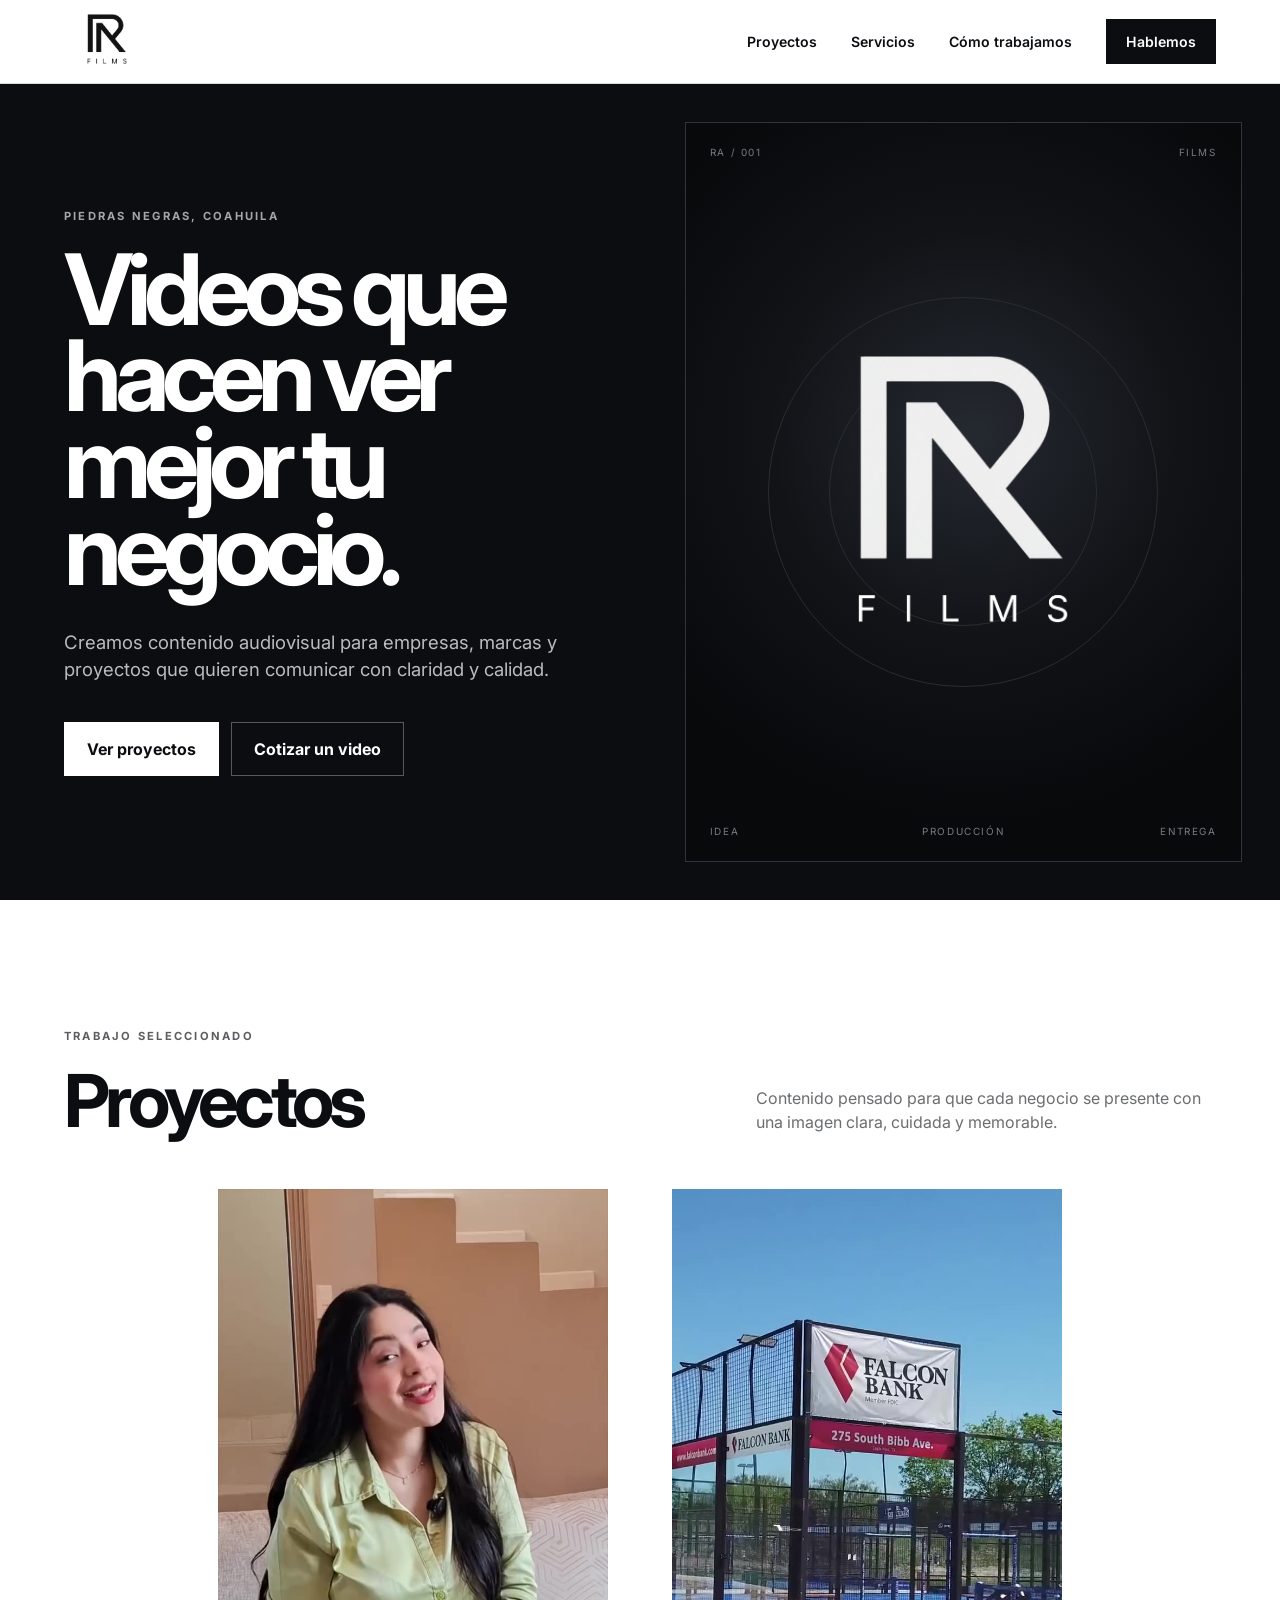
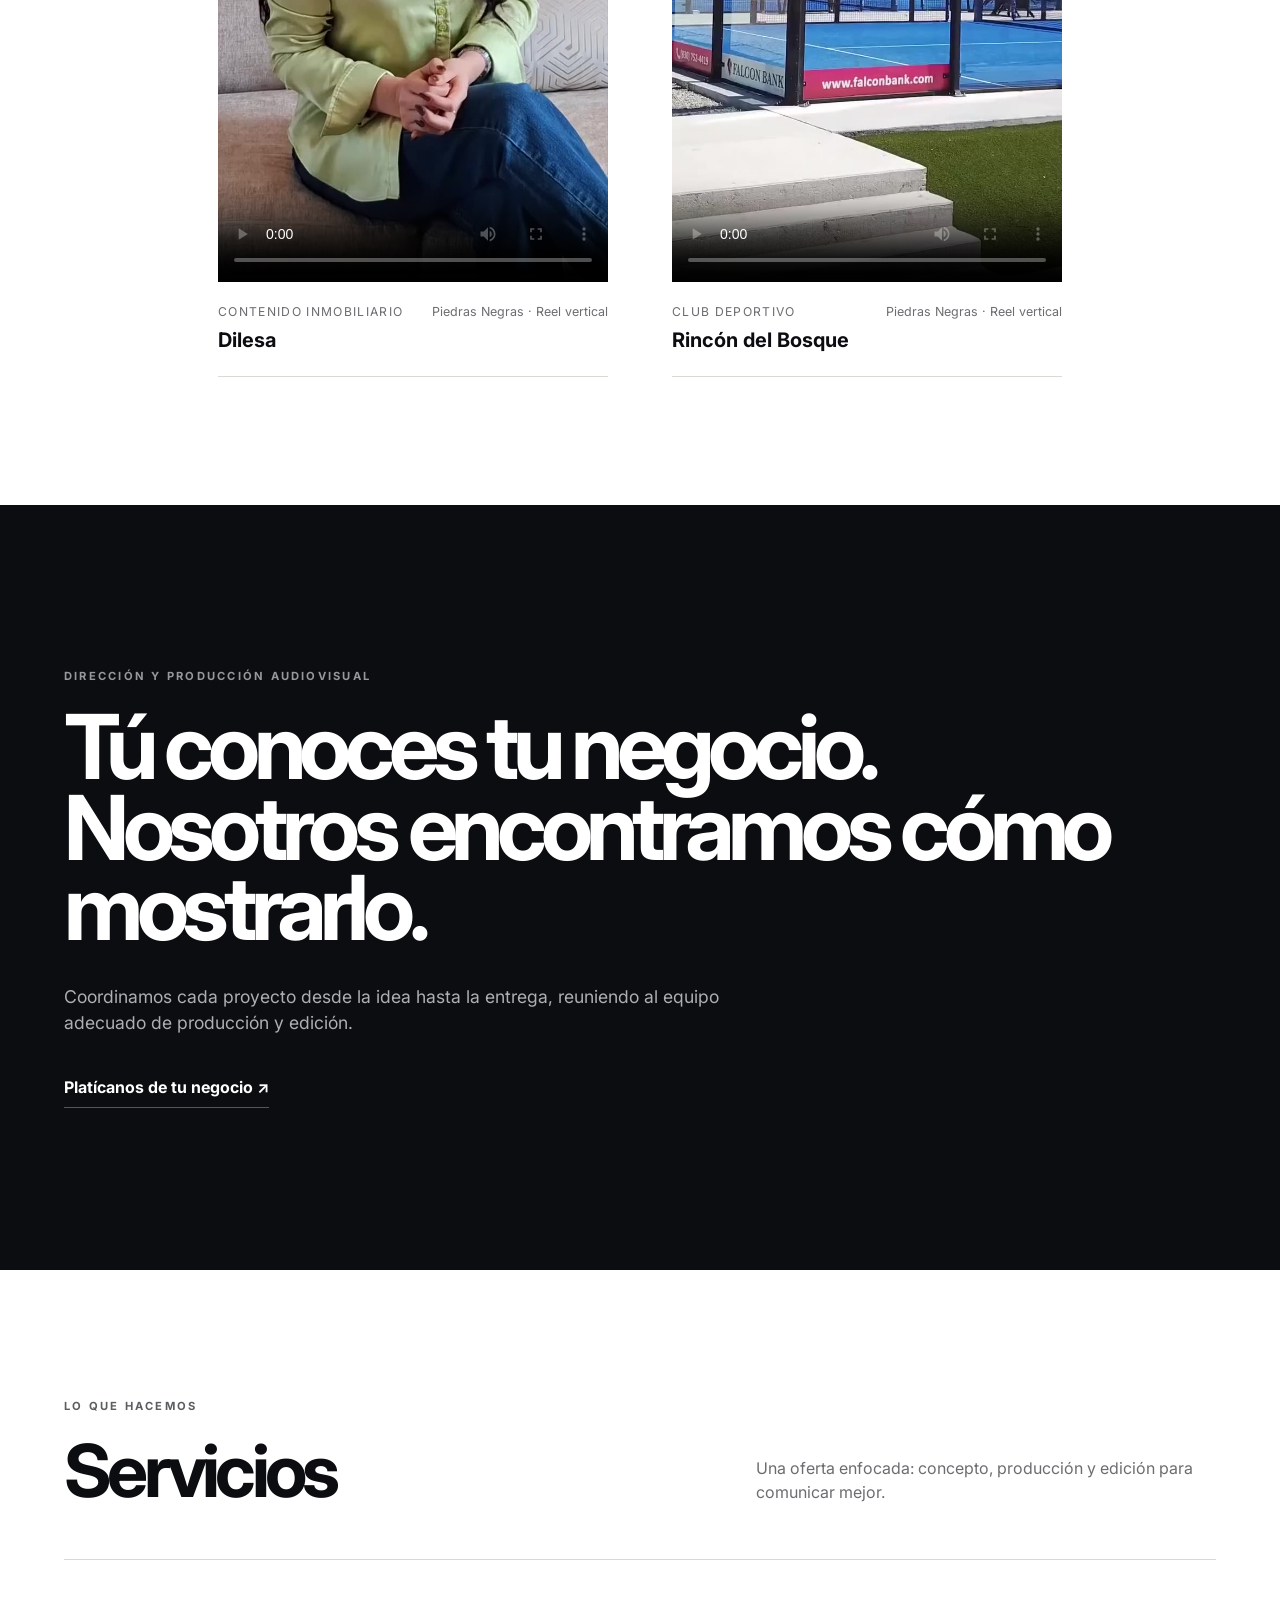
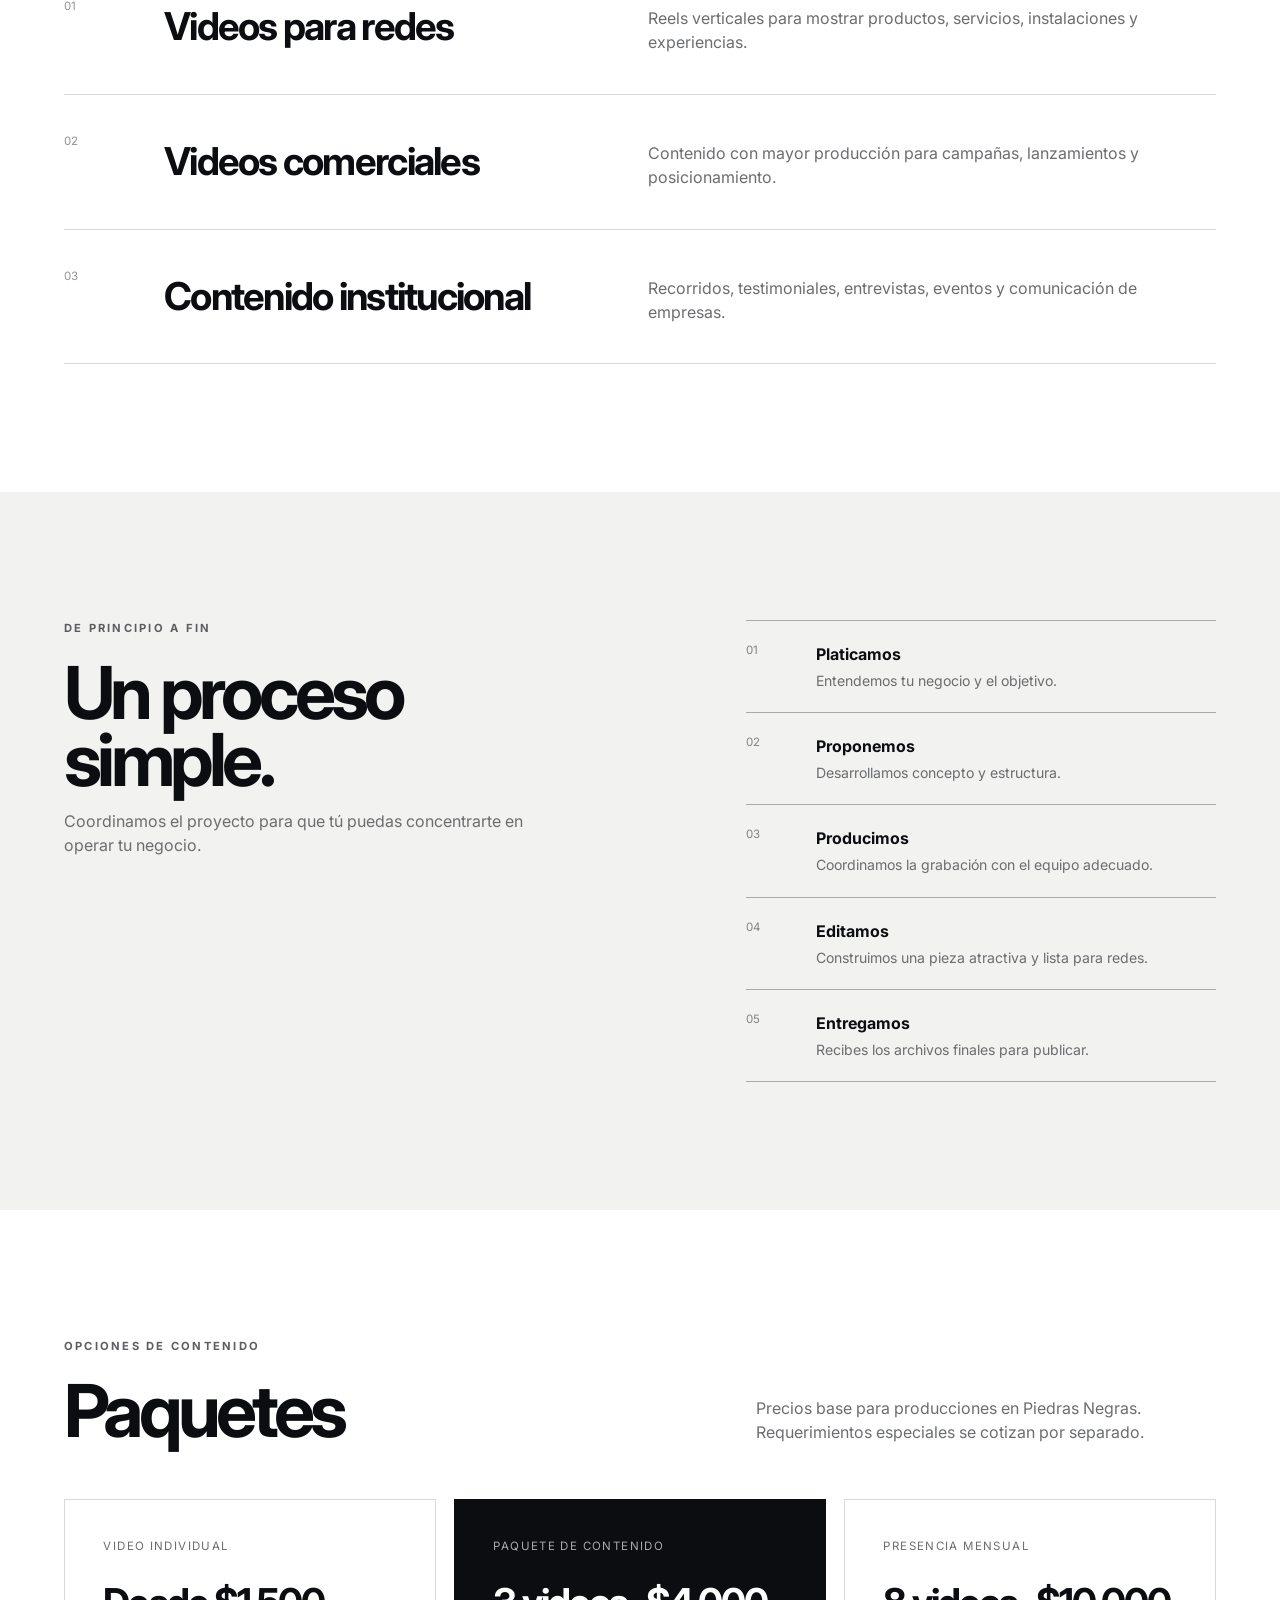
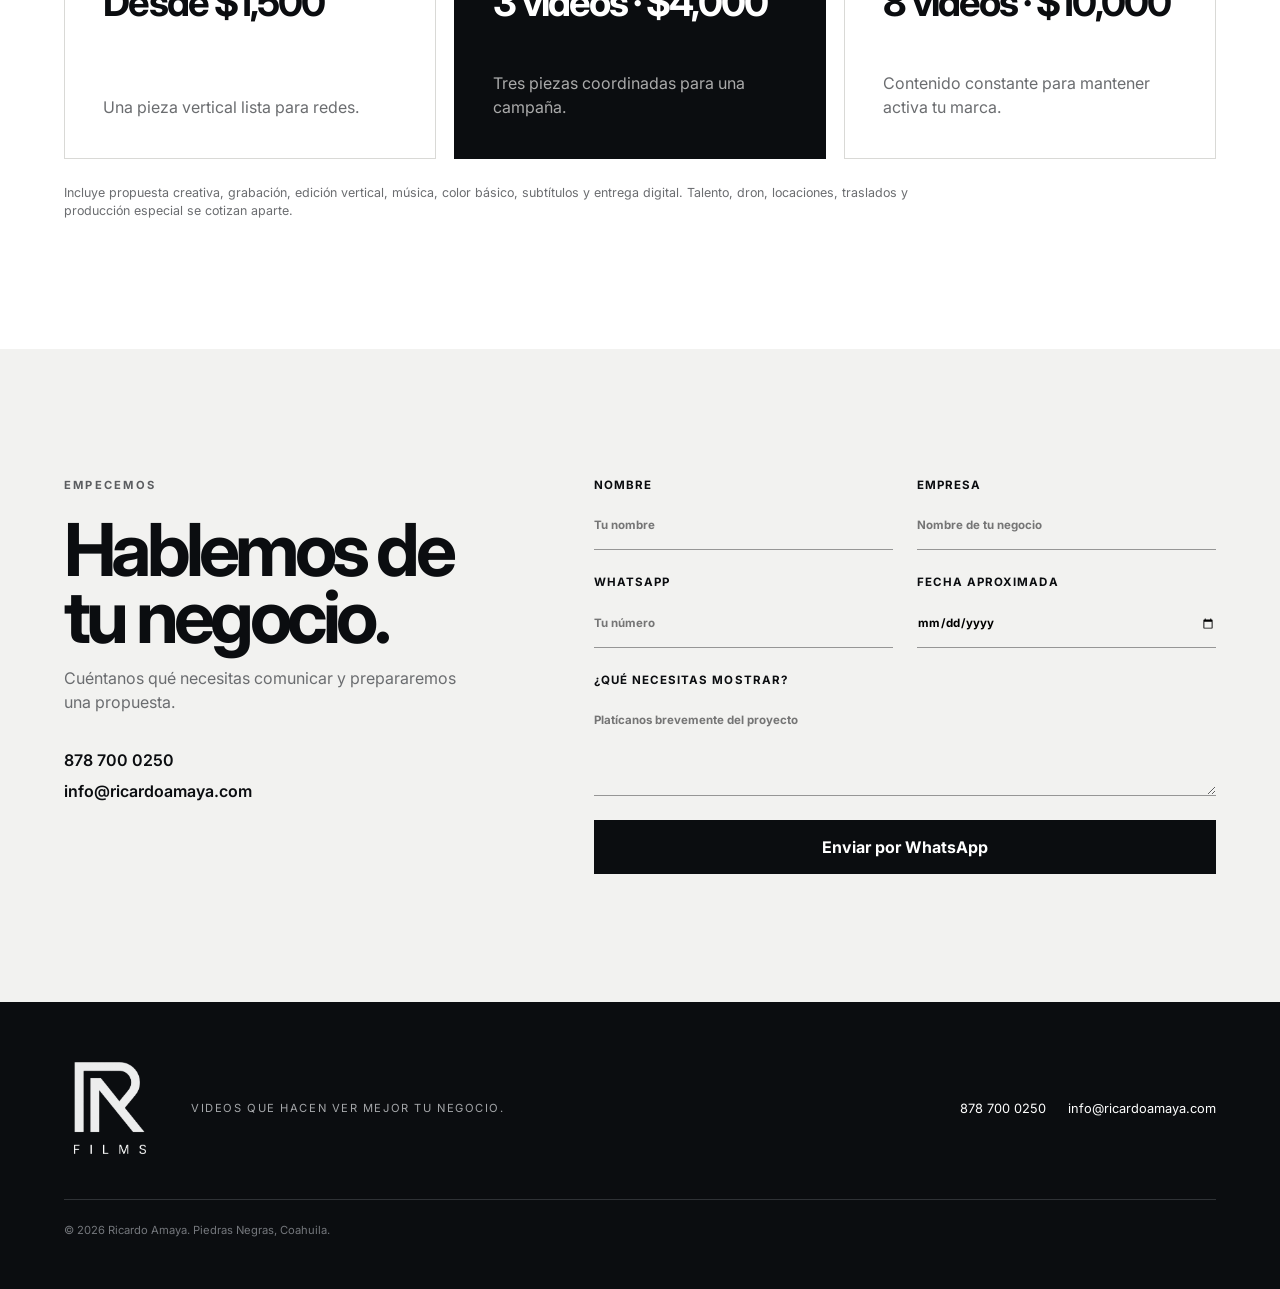
==== commit b286e103: "Agregar videos al portafolio de RA Films" ====
--- a/index.html
+++ b/index.html
@@ -6,7 +6,7 @@
   <meta property="og:title" content="Ricardo Amaya — Films"><meta property="og:description" content="Videos que hacen ver mejor tu negocio."><meta property="og:type" content="website">
   <title>Ricardo Amaya — Films | Producción de video</title>
   <link rel="preconnect" href="https://fonts.googleapis.com"><link rel="preconnect" href="https://fonts.gstatic.com" crossorigin>
-  <link href="https://fonts.googleapis.com/css2?family=Inter:wght@400;500;600;700;800&display=swap" rel="stylesheet"><link rel="stylesheet" href="styles.css">
+  <link href="https://fonts.googleapis.com/css2?family=Inter:wght@400;500;600;700;800&display=swap" rel="stylesheet"><link rel="stylesheet" href="styles.css"><link rel="stylesheet" href="films-overrides.css">
 </head>
 <body>
   <header class="site-header">
@@ -22,11 +22,11 @@
     <section class="projects section" id="proyectos">
       <div class="section-heading"><div><p class="eyebrow">Trabajo seleccionado</p><h2>Proyectos</h2></div><p>Contenido pensado para que cada negocio se presente con una imagen clara, cuidada y memorable.</p></div>
       <div class="project-grid">
-        <article class="project-card"><div class="project-visual project-dilesa"><span class="project-index">01</span><strong>DILESA</strong></div><div class="project-info"><div><p>Contenido inmobiliario</p><h3>Dilesa</h3></div><span>Piedras Negras · Video vertical</span></div></article>
-        <article class="project-card"><div class="project-visual project-rincon"><span class="project-index">02</span><strong>RINCÓN<br>DEL BOSQUE</strong></div><div class="project-info"><div><p>Desarrollo residencial</p><h3>Rincón del Bosque</h3></div><span>Piedras Negras · Video comercial</span></div></article>
+        <article class="project-card"><video class="project-video" controls playsinline preload="metadata" poster="assets/posters/dilesa-casa-propia.jpg"><source src="assets/videos/dilesa-casa-propia.mp4" type="video/mp4">Tu navegador no puede reproducir este video.</video><div class="project-info"><div><p>Contenido inmobiliario</p><h3>Dilesa</h3></div><span>Piedras Negras · Reel vertical</span></div></article>
+        <article class="project-card"><video class="project-video" controls playsinline preload="metadata" poster="assets/posters/rincon-del-bosque.jpg"><source src="assets/videos/rincon-del-bosque.mp4" type="video/mp4">Tu navegador no puede reproducir este video.</video><div class="project-info"><div><p>Club deportivo</p><h3>Rincón del Bosque</h3></div><span>Piedras Negras · Reel vertical</span></div></article>
       </div>
     </section>
-    <section class="statement section"><p class="eyebrow eyebrow-light">Dirección y producción audiovisual</p><h2>Tú conoces tu negocio.<br>Nosotros encontramos cómo mostrarlo.</h2><p>Ricardo Amaya coordina cada proyecto desde la idea hasta la entrega, reuniendo al equipo adecuado de producción y edición.</p><a class="text-link" href="https://wa.me/528787000250?text=Hola%20Ricardo%2C%20quiero%20platicarte%20sobre%20mi%20negocio" target="_blank" rel="noreferrer">Platícanos de tu negocio ↗</a></section>
+    <section class="statement section"><p class="eyebrow eyebrow-light">Dirección y producción audiovisual</p><h2>Tú conoces tu negocio.<br>Nosotros encontramos cómo mostrarlo.</h2><p>Coordinamos cada proyecto desde la idea hasta la entrega, reuniendo al equipo adecuado de producción y edición.</p><a class="text-link" href="https://wa.me/528787000250?text=Hola%20Ricardo%2C%20quiero%20platicarte%20sobre%20mi%20negocio" target="_blank" rel="noreferrer">Platícanos de tu negocio ↗</a></section>
     <section class="services section" id="servicios">
       <div class="section-heading"><div><p class="eyebrow">Lo que hacemos</p><h2>Servicios</h2></div><p>Una oferta enfocada: concepto, producción y edición para comunicar mejor.</p></div>
       <div class="service-list"><article><span>01</span><h3>Videos para redes</h3><p>Reels verticales para mostrar productos, servicios, instalaciones y experiencias.</p></article><article><span>02</span><h3>Videos comerciales</h3><p>Contenido con mayor producción para campañas, lanzamientos y posicionamiento.</p></article><article><span>03</span><h3>Contenido institucional</h3><p>Recorridos, testimoniales, entrevistas, eventos y comunicación de empresas.</p></article></div>
--- a/films-overrides.css
+++ b/films-overrides.css
@@ -0,0 +1,29 @@
+.project-grid {
+  display: grid;
+  grid-template-columns: repeat(2, minmax(260px, 390px));
+  justify-content: center;
+  gap: clamp(24px, 5vw, 70px);
+}
+
+.project-visual {
+  aspect-ratio: 9 / 16;
+  padding: clamp(24px, 3vw, 38px);
+}
+
+.project-visual strong {
+  font-size: clamp(2.2rem, 4vw, 3.7rem);
+}
+
+.project-video {
+  display: block;
+  width: 100%;
+  aspect-ratio: 9 / 16;
+  object-fit: cover;
+  background: #0b0d10;
+}
+
+@media (max-width: 700px) {
+  .project-grid {
+    grid-template-columns: minmax(250px, 390px);
+  }
+}
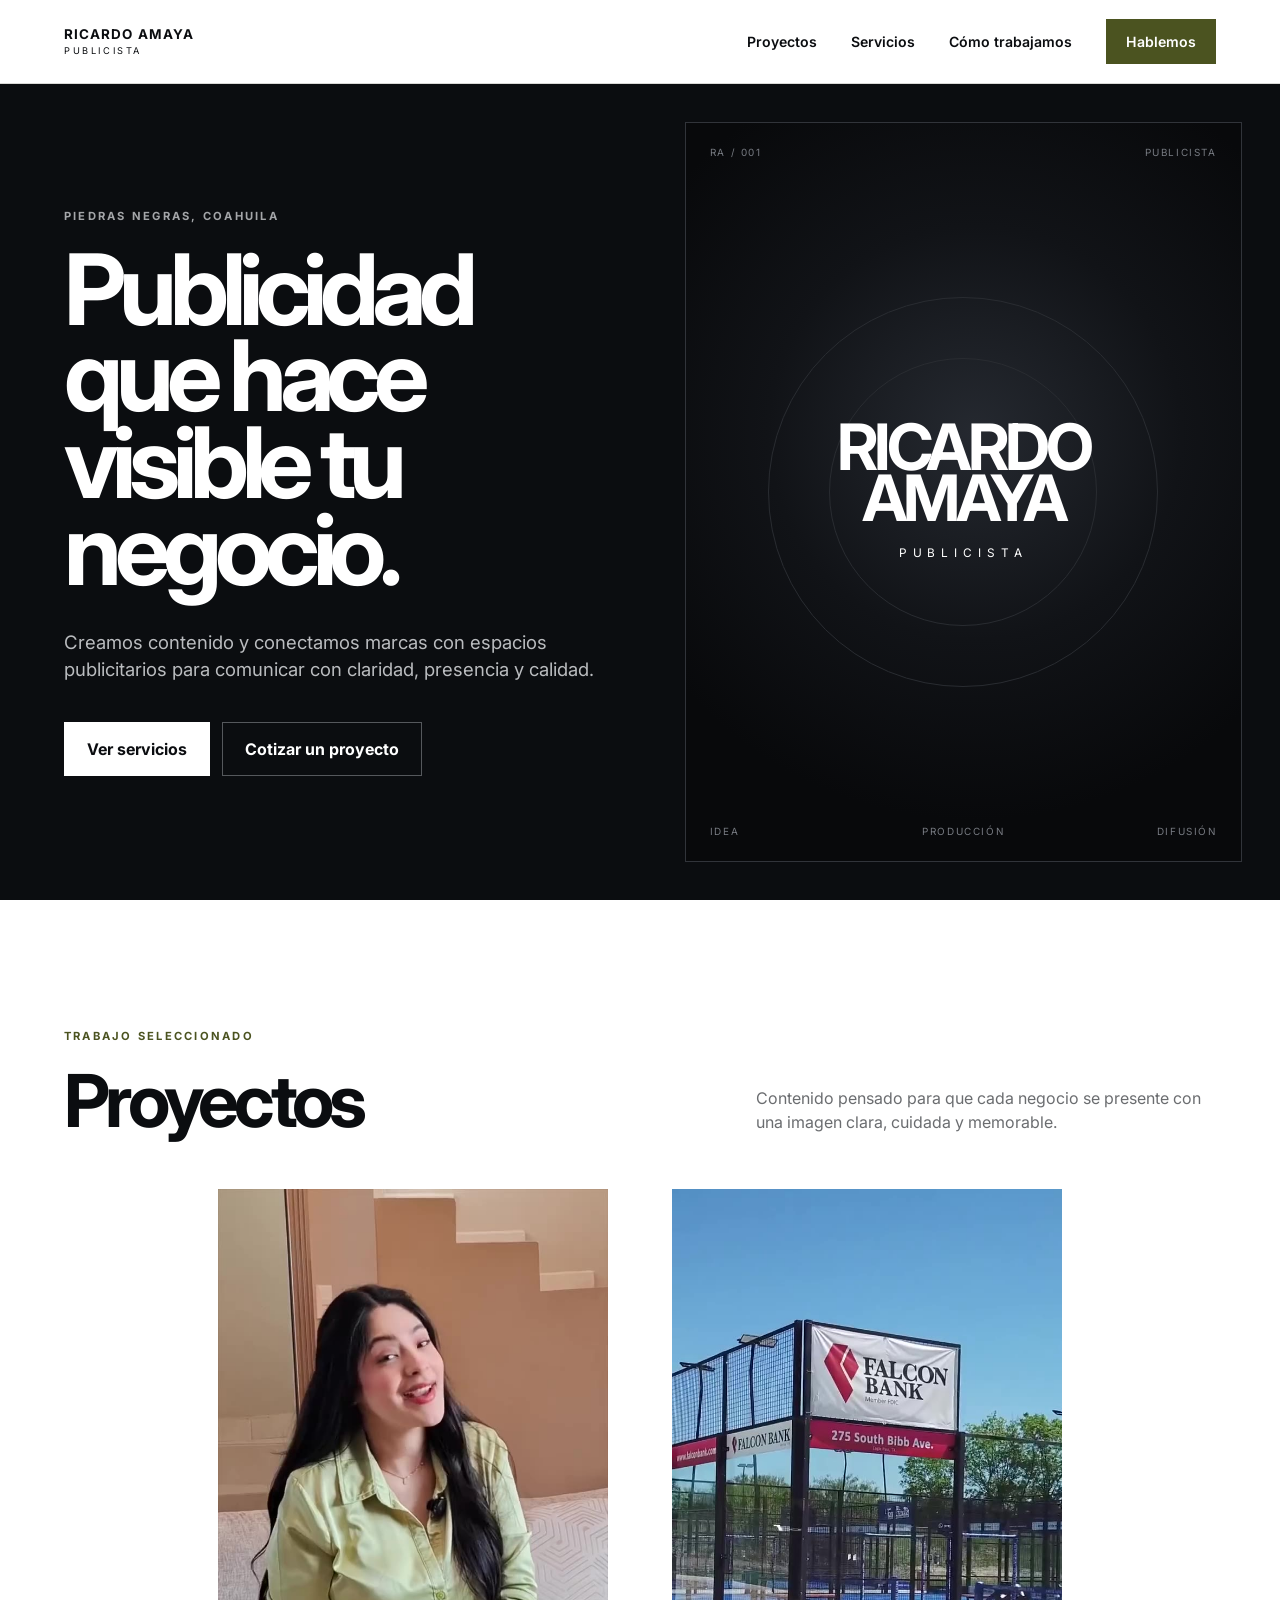
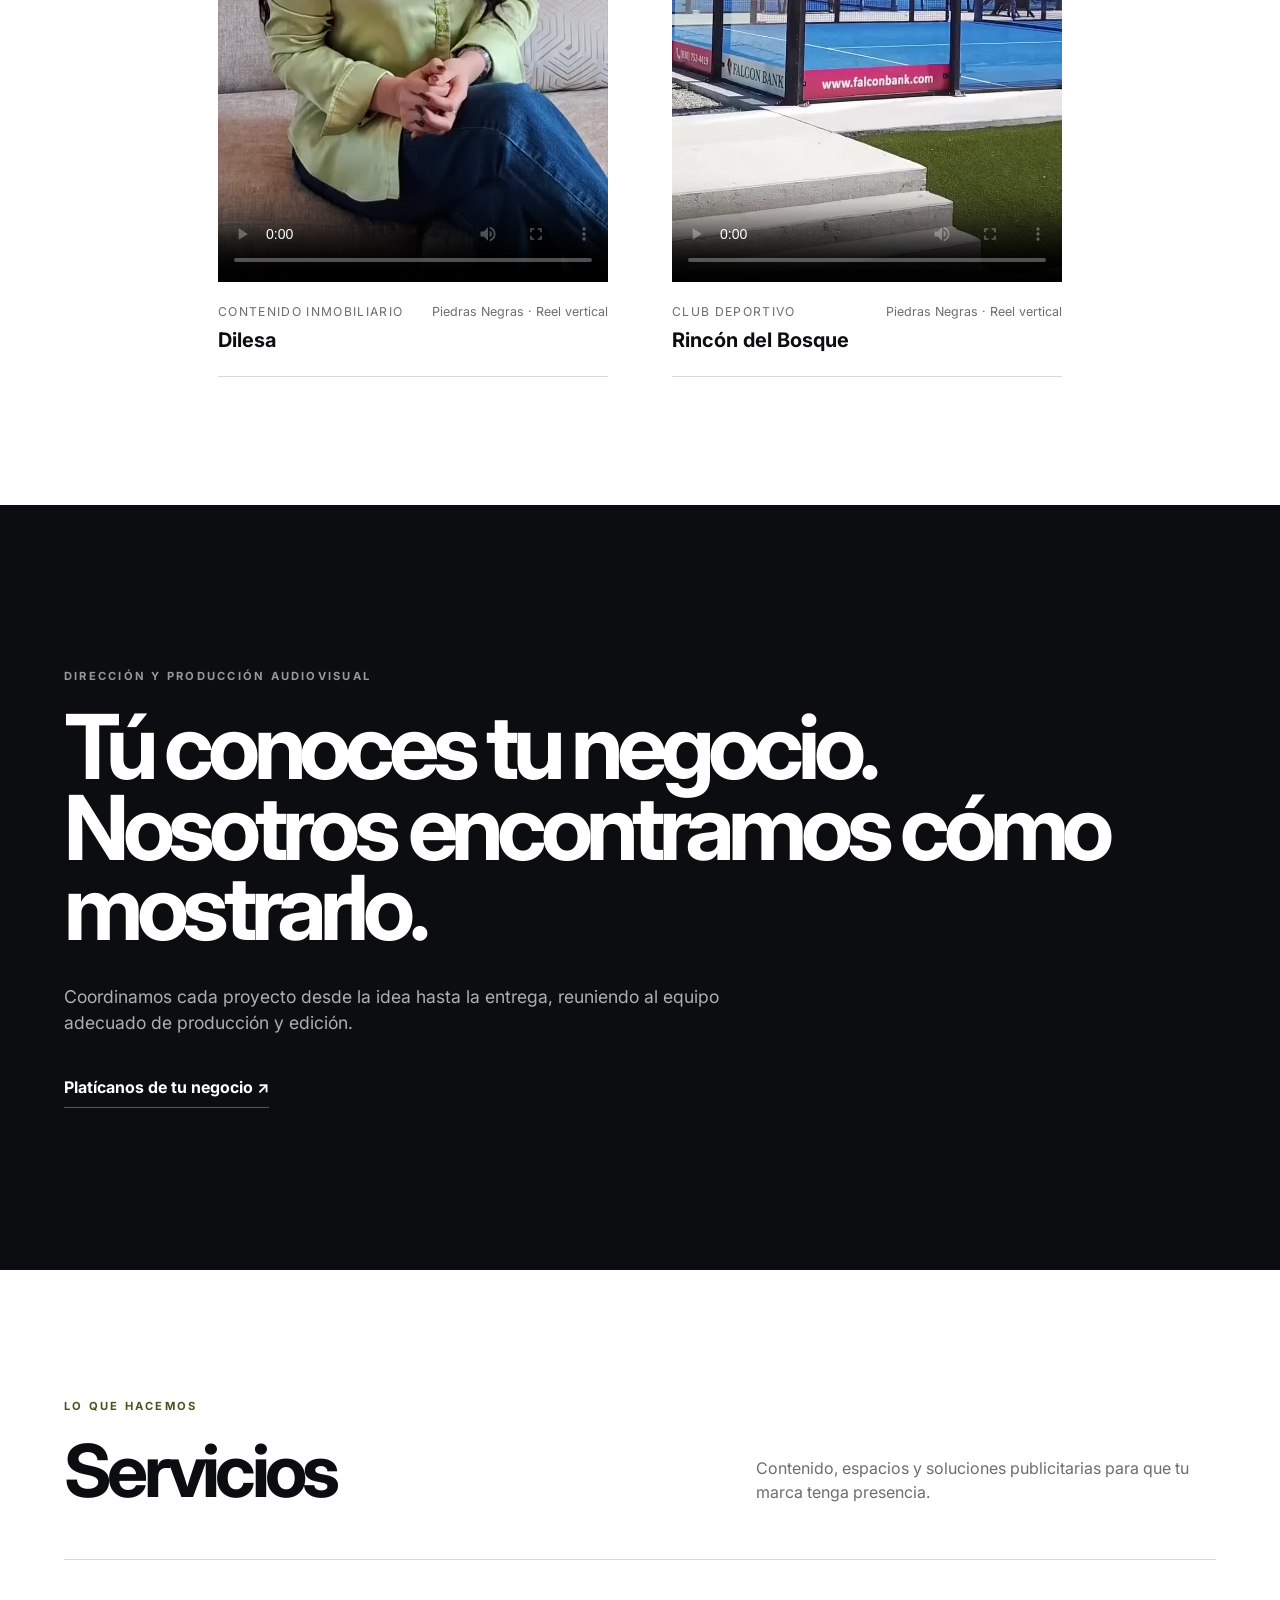
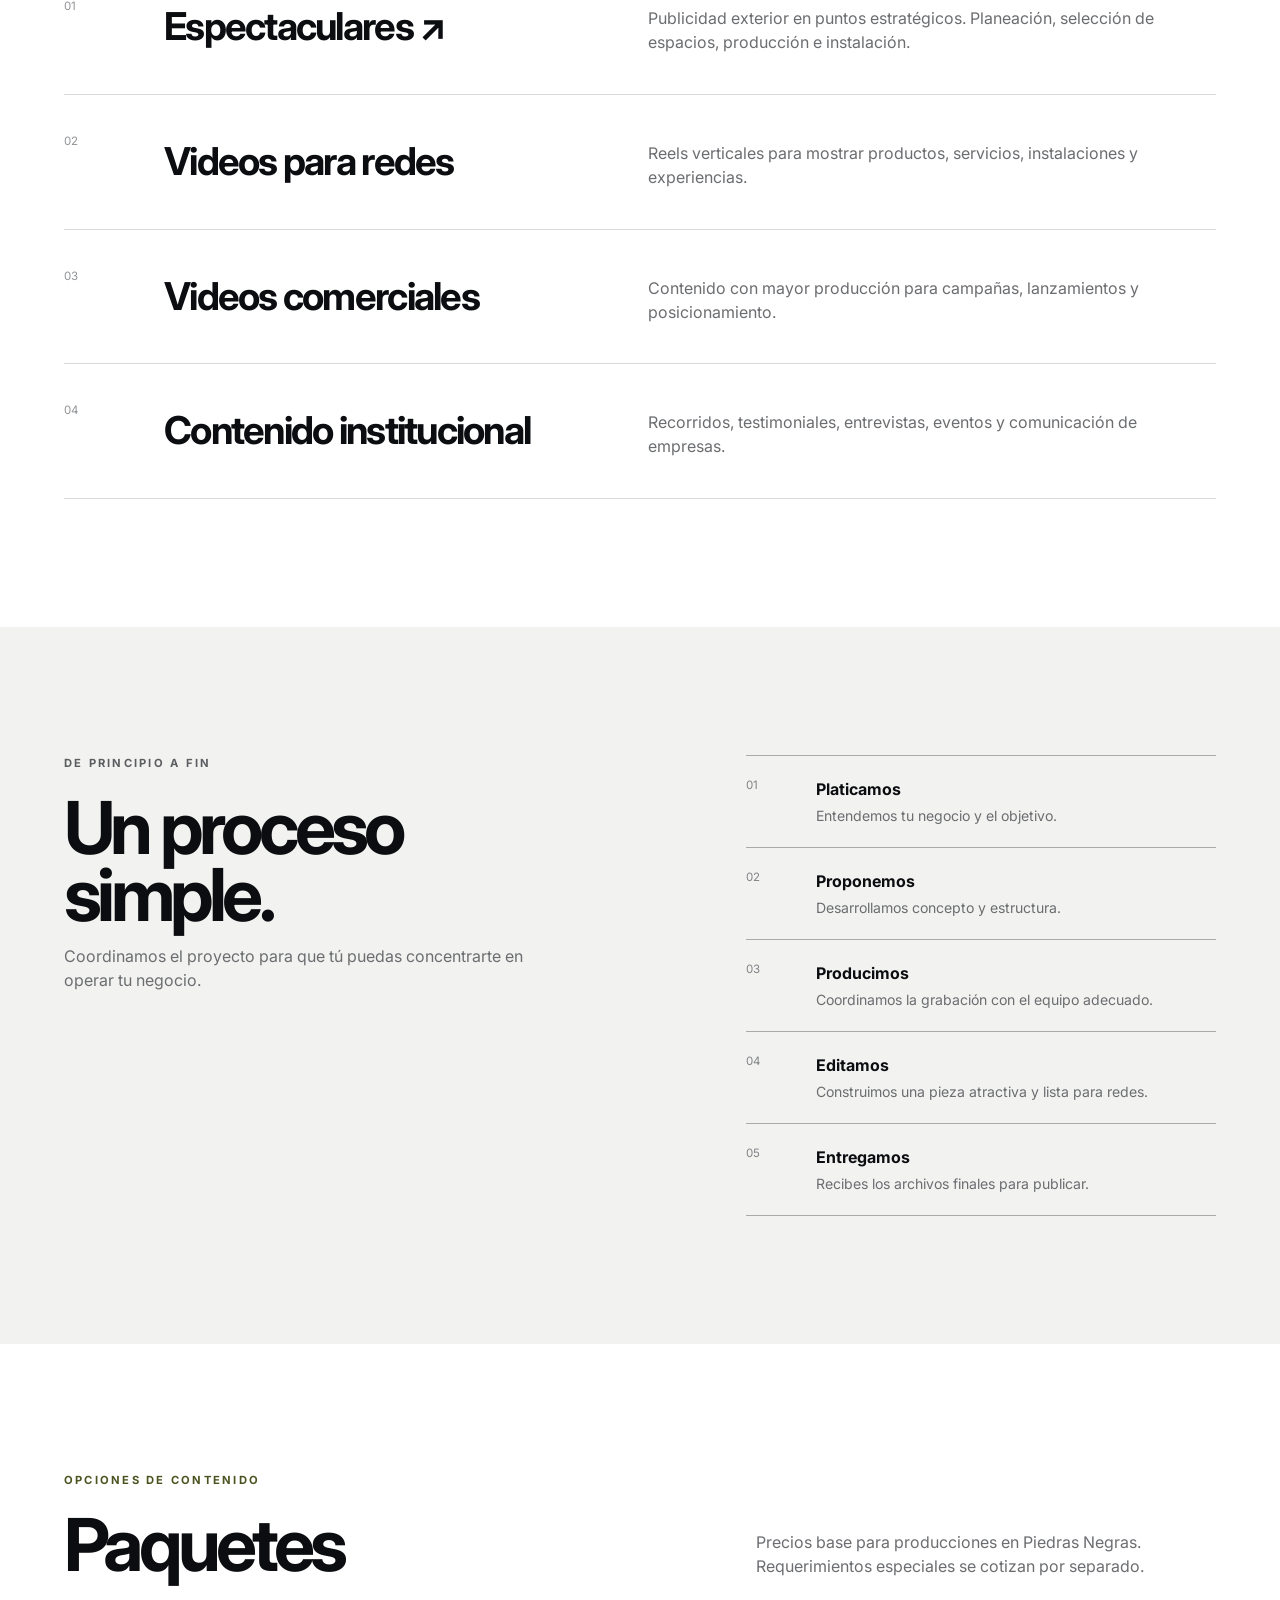
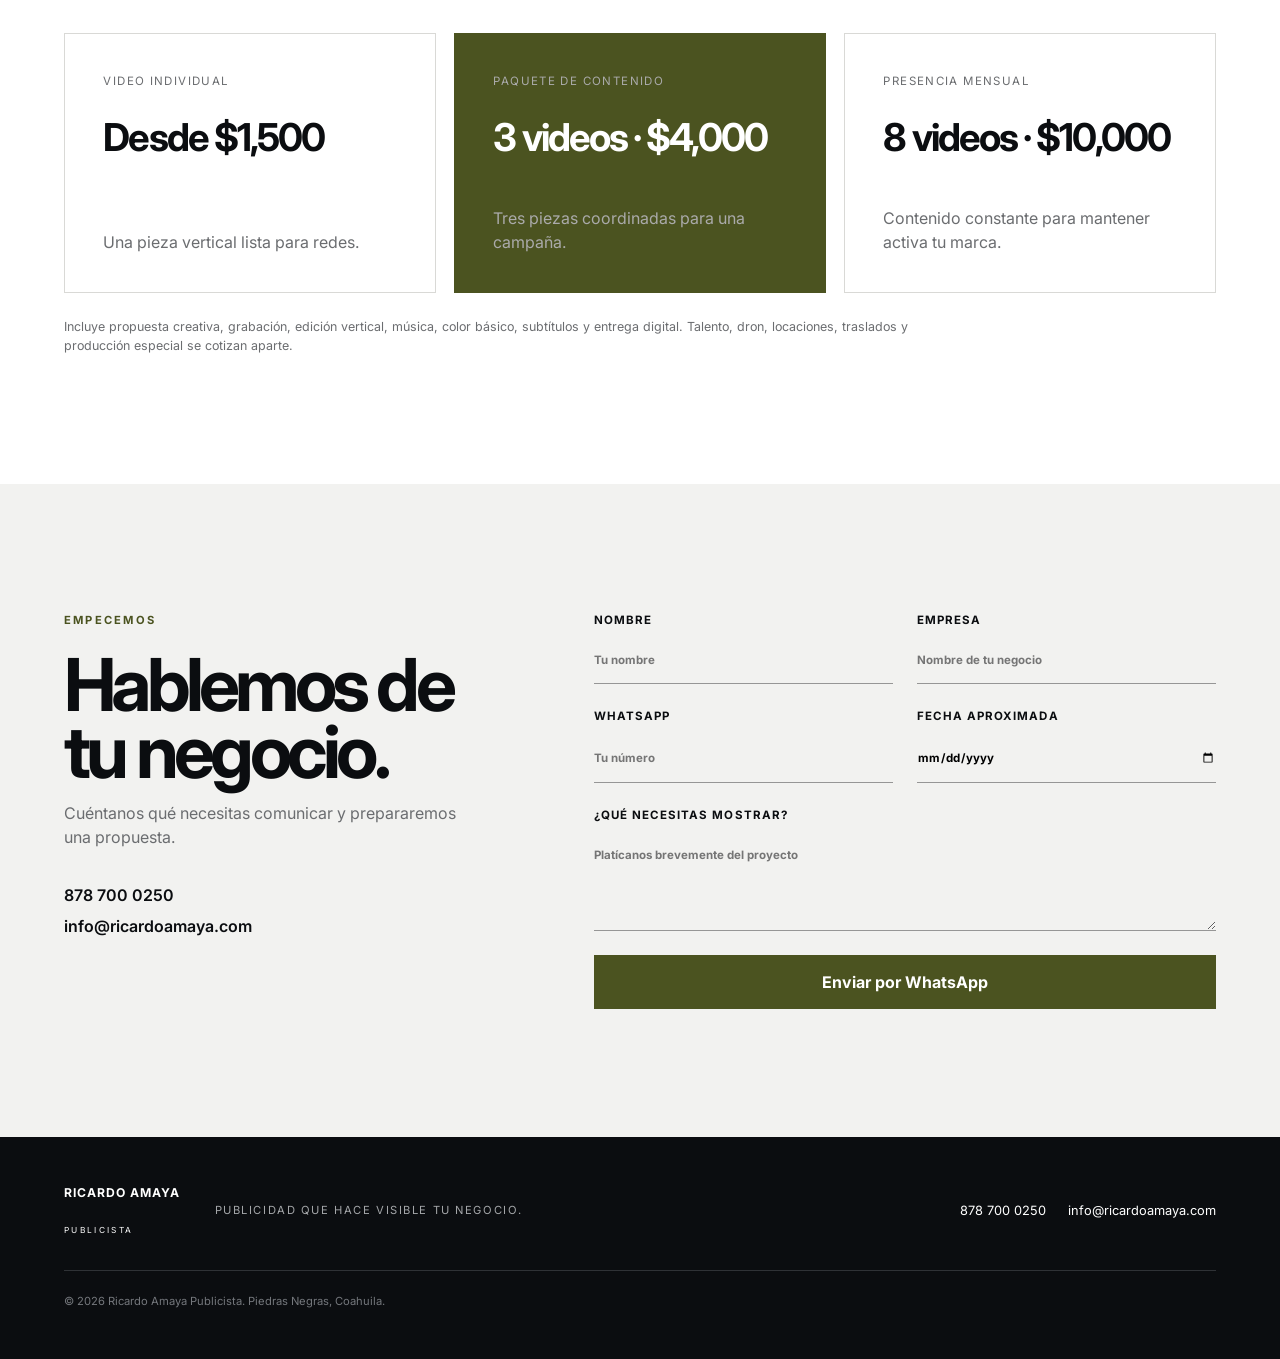
==== commit 683adf5c: "Agregar página de espectaculares" ====
--- a/index.html
+++ b/index.html
@@ -2,22 +2,24 @@
 <html lang="es-MX">
 <head>
   <meta charset="UTF-8"><meta name="viewport" content="width=device-width,initial-scale=1">
-  <meta name="theme-color" content="#0b0d10"><meta name="description" content="Producción de video para negocios, marcas y proyectos en Piedras Negras, Coahuila.">
-  <meta property="og:title" content="Ricardo Amaya — Films"><meta property="og:description" content="Videos que hacen ver mejor tu negocio."><meta property="og:type" content="website">
-  <title>Ricardo Amaya — Films | Producción de video</title>
+  <meta name="theme-color" content="#0b0d10"><meta name="description" content="Publicidad, contenido y medios para negocios, marcas y proyectos en Piedras Negras, Coahuila.">
+  <meta property="og:title" content="Ricardo Amaya Publicista"><meta property="og:description" content="Ideas, contenido y espacios para hacer visible tu negocio."><meta property="og:type" content="website">
+  <title>Ricardo Amaya Publicista | Publicidad y contenido</title>
+  <link rel="icon" type="image/png" sizes="64x64" href="assets/icons/favicon-64.png">
+  <link rel="apple-touch-icon" sizes="180x180" href="assets/icons/apple-touch-icon.png">
   <link rel="preconnect" href="https://fonts.googleapis.com"><link rel="preconnect" href="https://fonts.gstatic.com" crossorigin>
   <link href="https://fonts.googleapis.com/css2?family=Inter:wght@400;500;600;700;800&display=swap" rel="stylesheet"><link rel="stylesheet" href="styles.css"><link rel="stylesheet" href="films-overrides.css">
 </head>
 <body>
   <header class="site-header">
-    <a class="brand" href="#inicio" aria-label="Ricardo Amaya Films, inicio"><img src="assets/ra-films-negro.png" alt="RA Films"></a>
+    <a class="brand brand-wordmark" href="#inicio" aria-label="Ricardo Amaya Publicista, inicio"><strong>RICARDO AMAYA</strong><span>PUBLICISTA</span></a>
     <button class="menu-button" aria-label="Abrir menú" aria-expanded="false">Menú</button>
-    <nav class="nav"><a href="#proyectos">Proyectos</a><a href="#servicios">Servicios</a><a href="#proceso">Cómo trabajamos</a><a class="nav-cta" href="https://wa.me/528787000250?text=Hola%20Ricardo%2C%20quiero%20cotizar%20un%20video%20para%20mi%20negocio" target="_blank" rel="noreferrer">Hablemos</a></nav>
+    <nav class="nav"><a href="#proyectos">Proyectos</a><a href="#servicios">Servicios</a><a href="#proceso">Cómo trabajamos</a><a class="nav-cta" href="https://wa.me/528787000250?text=Hola%20Ricardo%2C%20quiero%20cotizar%20publicidad%20para%20mi%20negocio" target="_blank" rel="noreferrer">Hablemos</a></nav>
   </header>
   <main>
     <section class="hero" id="inicio">
-      <div class="hero-copy"><p class="eyebrow">Piedras Negras, Coahuila</p><h1>Videos que hacen ver mejor tu negocio.</h1><p class="hero-text">Creamos contenido audiovisual para empresas, marcas y proyectos que quieren comunicar con claridad y calidad.</p><div class="hero-actions"><a class="button button-white" href="#proyectos">Ver proyectos</a><a class="button button-outline" href="https://wa.me/528787000250?text=Hola%20Ricardo%2C%20quiero%20cotizar%20un%20video%20para%20mi%20negocio" target="_blank" rel="noreferrer">Cotizar un video</a></div></div>
-      <div class="hero-reel"><div class="frame frame-top"><span>RA / 001</span><span>FILMS</span></div><div class="reel-mark"><img src="assets/ra-films-blanco.png" alt="RA Films"></div><div class="frame frame-bottom"><span>IDEA</span><span>PRODUCCIÓN</span><span>ENTREGA</span></div></div>
+      <div class="hero-copy"><p class="eyebrow">Piedras Negras, Coahuila</p><h1>Publicidad que hace visible tu negocio.</h1><p class="hero-text">Creamos contenido y conectamos marcas con espacios publicitarios para comunicar con claridad, presencia y calidad.</p><div class="hero-actions"><a class="button button-white" href="#servicios">Ver servicios</a><a class="button button-outline" href="https://wa.me/528787000250?text=Hola%20Ricardo%2C%20quiero%20cotizar%20publicidad%20para%20mi%20negocio" target="_blank" rel="noreferrer">Cotizar un proyecto</a></div></div>
+      <div class="hero-reel"><div class="frame frame-top"><span>RA / 001</span><span>PUBLICISTA</span></div><div class="reel-mark reel-wordmark"><strong>RICARDO<br>AMAYA</strong><span>PUBLICISTA</span></div><div class="frame frame-bottom"><span>IDEA</span><span>PRODUCCIÓN</span><span>DIFUSIÓN</span></div></div>
     </section>
     <section class="projects section" id="proyectos">
       <div class="section-heading"><div><p class="eyebrow">Trabajo seleccionado</p><h2>Proyectos</h2></div><p>Contenido pensado para que cada negocio se presente con una imagen clara, cuidada y memorable.</p></div>
@@ -28,8 +30,8 @@
     </section>
     <section class="statement section"><p class="eyebrow eyebrow-light">Dirección y producción audiovisual</p><h2>Tú conoces tu negocio.<br>Nosotros encontramos cómo mostrarlo.</h2><p>Coordinamos cada proyecto desde la idea hasta la entrega, reuniendo al equipo adecuado de producción y edición.</p><a class="text-link" href="https://wa.me/528787000250?text=Hola%20Ricardo%2C%20quiero%20platicarte%20sobre%20mi%20negocio" target="_blank" rel="noreferrer">Platícanos de tu negocio ↗</a></section>
     <section class="services section" id="servicios">
-      <div class="section-heading"><div><p class="eyebrow">Lo que hacemos</p><h2>Servicios</h2></div><p>Una oferta enfocada: concepto, producción y edición para comunicar mejor.</p></div>
-      <div class="service-list"><article><span>01</span><h3>Videos para redes</h3><p>Reels verticales para mostrar productos, servicios, instalaciones y experiencias.</p></article><article><span>02</span><h3>Videos comerciales</h3><p>Contenido con mayor producción para campañas, lanzamientos y posicionamiento.</p></article><article><span>03</span><h3>Contenido institucional</h3><p>Recorridos, testimoniales, entrevistas, eventos y comunicación de empresas.</p></article></div>
+      <div class="section-heading"><div><p class="eyebrow">Lo que hacemos</p><h2>Servicios</h2></div><p>Contenido, espacios y soluciones publicitarias para que tu marca tenga presencia.</p></div>
+      <div class="service-list"><article class="service-feature"><span>01</span><h3><a href="servicios/espectaculares.html">Espectaculares ↗</a></h3><p>Publicidad exterior en puntos estratégicos. Planeación, selección de espacios, producción e instalación.</p></article><article><span>02</span><h3>Videos para redes</h3><p>Reels verticales para mostrar productos, servicios, instalaciones y experiencias.</p></article><article><span>03</span><h3>Videos comerciales</h3><p>Contenido con mayor producción para campañas, lanzamientos y posicionamiento.</p></article><article><span>04</span><h3>Contenido institucional</h3><p>Recorridos, testimoniales, entrevistas, eventos y comunicación de empresas.</p></article></div>
     </section>
     <section class="process-section section" id="proceso">
       <div class="process-intro"><p class="eyebrow">De principio a fin</p><h2>Un proceso simple.</h2><p>Coordinamos el proyecto para que tú puedas concentrarte en operar tu negocio.</p></div>
@@ -45,7 +47,7 @@
       <form id="contact-form"><label>Nombre<input name="name" autocomplete="name" required placeholder="Tu nombre"></label><label>Empresa<input name="business" autocomplete="organization" placeholder="Nombre de tu negocio"></label><label>WhatsApp<input name="phone" autocomplete="tel" inputmode="tel" required placeholder="Tu número"></label><label>Fecha aproximada<input name="date" type="date"></label><label class="full">¿Qué necesitas mostrar?<textarea name="project" rows="4" required placeholder="Platícanos brevemente del proyecto"></textarea></label><button class="button button-dark full" type="submit">Enviar por WhatsApp</button></form>
     </section>
   </main>
-  <footer><img src="assets/ra-films-blanco.png" alt="RA Films"><p>Videos que hacen ver mejor tu negocio.</p><div><a href="tel:+528787000250">878 700 0250</a><a href="mailto:info@ricardoamaya.com">info@ricardoamaya.com</a></div><small>© <span id="year"></span> Ricardo Amaya. Piedras Negras, Coahuila.</small></footer>
+  <footer><div class="footer-wordmark"><strong>RICARDO AMAYA</strong><span>PUBLICISTA</span></div><p>Publicidad que hace visible tu negocio.</p><div><a href="tel:+528787000250">878 700 0250</a><a href="mailto:info@ricardoamaya.com">info@ricardoamaya.com</a></div><small>© <span id="year"></span> Ricardo Amaya Publicista. Piedras Negras, Coahuila.</small></footer>
   <script src="app.js"></script>
 </body>
 </html>
--- a/styles.css
+++ b/styles.css
@@ -1,3 +1,10 @@
 :root{--black:#0b0d10;--white:#fff;--paper:#f2f2f0;--gray:#6b6d70;--line:#d9d9d6;--pad:clamp(20px,5vw,76px)}
 *{box-sizing:border-box}html{scroll-behavior:smooth}body{margin:0;background:#fff;color:var(--black);font-family:Inter,Arial,sans-serif;line-height:1.5}a{color:inherit;text-decoration:none}button,input,textarea{font:inherit}img{max-width:100%}.site-header{height:84px;padding:0 var(--pad);display:flex;align-items:center;justify-content:space-between;border-bottom:1px solid var(--line);position:sticky;top:0;background:rgba(255,255,255,.96);backdrop-filter:blur(14px);z-index:20}.brand img{width:86px;height:60px;object-fit:contain}.nav{display:flex;align-items:center;gap:34px;font-weight:600;font-size:.88rem}.nav a:not(.nav-cta):hover{opacity:.5}.nav-cta{background:var(--black);color:#fff;padding:12px 20px}.menu-button{display:none;border:0;background:none;font-weight:700}.eyebrow{text-transform:uppercase;letter-spacing:.2em;font-weight:700;font-size:.7rem;margin:0 0 22px;color:#5b5d60}.eyebrow-light{color:#96989b}.hero{min-height:calc(100vh - 84px);display:grid;grid-template-columns:1.07fr .93fr;background:var(--black);color:#fff}.hero-copy{padding:clamp(75px,9vw,140px) var(--pad);display:flex;flex-direction:column;justify-content:center}.hero-copy .eyebrow{color:#a4a6a9}.hero h1{font-size:clamp(3.8rem,7.7vw,8.1rem);line-height:.88;letter-spacing:-.072em;margin:0 0 35px;max-width:1050px}.hero-text{font-size:clamp(1rem,1.45vw,1.22rem);max-width:650px;color:#babcbf;margin:0 0 38px}.hero-actions{display:flex;gap:12px;flex-wrap:wrap}.button{min-height:52px;padding:14px 22px;display:inline-flex;align-items:center;justify-content:center;font-weight:700;border:1px solid var(--black);cursor:pointer}.button-white{background:#fff;color:var(--black);border-color:#fff}.button-outline{background:transparent;color:#fff;border-color:#55585c}.button-dark{background:var(--black);color:#fff}.hero-reel{min-height:580px;margin:clamp(20px,3vw,48px);margin-left:0;border:1px solid #31343a;position:relative;display:grid;place-items:center;background:radial-gradient(circle at 52% 42%,#252930 0,#111317 40%,#08090b 75%);overflow:hidden}.hero-reel:before,.hero-reel:after{content:"";position:absolute;border:1px solid #292c31;width:70%;aspect-ratio:1;border-radius:50%}.hero-reel:after{width:48%}.reel-mark{width:min(48%,310px);position:relative;z-index:2}.frame{position:absolute;left:24px;right:24px;display:flex;justify-content:space-between;font-size:.62rem;letter-spacing:.16em;color:#777b82}.frame-top{top:22px}.frame-bottom{bottom:22px}.frame-bottom span{flex:1}.frame-bottom span:nth-child(2){text-align:center}.frame-bottom span:last-child{text-align:right}.section{padding:clamp(80px,10vw,150px) var(--pad)}.section-heading{display:flex;justify-content:space-between;align-items:flex-end;gap:40px;margin-bottom:55px}.section-heading h2,.contact h2,.process-intro h2{font-size:clamp(2.9rem,5.7vw,5.8rem);letter-spacing:-.065em;line-height:.92;margin:0}.section-heading>p{max-width:460px;color:var(--gray);margin:0}.project-grid{display:grid;grid-template-columns:1.15fr .85fr;gap:20px}.project-visual{aspect-ratio:4/3;position:relative;display:flex;align-items:flex-end;padding:clamp(24px,4vw,50px);overflow:hidden;color:#fff;background:var(--black)}.project-visual:before{content:"";position:absolute;inset:0;background:repeating-linear-gradient(118deg,transparent 0 45px,rgba(255,255,255,.035) 46px 47px)}.project-dilesa{background:linear-gradient(140deg,#08090b,#333 55%,#0b0d10)}.project-rincon{background:linear-gradient(140deg,#dfdfdc,#85878a 60%,#202225)}.project-visual strong{font-size:clamp(2.3rem,5vw,6rem);letter-spacing:-.06em;line-height:.85;position:relative}.project-index{position:absolute;top:24px;left:26px;font-size:.7rem;letter-spacing:.14em}.play{position:absolute;right:25px;top:21px;border:1px solid #ffffff73;width:46px;height:46px;border-radius:50%;display:grid;place-items:center;font-size:.7rem}.project-info{display:flex;justify-content:space-between;gap:24px;padding:21px 0;border-bottom:1px solid var(--line)}.project-info p{margin:0;color:var(--gray);font-size:.76rem;text-transform:uppercase;letter-spacing:.11em}.project-info h3{margin:4px 0 0;font-size:1.25rem}.project-info>span,.portfolio-note{color:var(--gray);font-size:.78rem;text-align:right}.portfolio-note{margin:25px 0 0;text-align:left}.statement{background:var(--black);color:#fff;min-height:85vh;display:flex;flex-direction:column;justify-content:center}.statement h2{font-size:clamp(3.2rem,7vw,8rem);line-height:.9;letter-spacing:-.07em;margin:0 0 35px;max-width:1400px}.statement>p:not(.eyebrow){color:#adafb3;font-size:1.1rem;max-width:660px;margin:0 0 38px}.text-link{font-weight:700;border-bottom:1px solid #555;width:max-content;padding-bottom:8px}.service-list{border-top:1px solid var(--line)}.service-list article{display:grid;grid-template-columns:70px minmax(240px,.8fr) 1fr;gap:30px;padding:38px 0;border-bottom:1px solid var(--line)}.service-list article>span{font-size:.72rem;color:#929497}.service-list h3{margin:0;font-size:clamp(1.7rem,3vw,3.1rem);letter-spacing:-.045em}.service-list p{margin:8px 0 0;color:var(--gray);max-width:540px}.process-section{background:var(--paper);display:grid;grid-template-columns:1fr .85fr;gap:clamp(60px,10vw,150px)}.process-intro>p:last-child{color:var(--gray);max-width:470px}.process{margin:0;padding:0;list-style:none;border-top:1px solid #aaa}.process li{display:grid;grid-template-columns:55px 1fr;gap:15px;padding:21px 0;border-bottom:1px solid #aaa}.process li>span{font-size:.72rem;color:#818386}.process p{margin:4px 0 0;color:var(--gray);font-size:.88rem}.package-grid{display:grid;grid-template-columns:repeat(3,1fr);gap:18px}.package-grid article{border:1px solid var(--line);padding:clamp(25px,3vw,42px);min-height:260px;display:flex;flex-direction:column}.package-grid .featured{background:var(--black);color:#fff;border-color:var(--black)}.package-grid p{font-size:.72rem;text-transform:uppercase;letter-spacing:.12em;margin:0;color:var(--gray)}.package-grid .featured p,.package-grid .featured span{color:#aaa}.package-grid h3{font-size:clamp(1.75rem,3vw,3rem);letter-spacing:-.05em;line-height:1;margin:28px 0}.package-grid span{color:var(--gray);margin-top:auto}.package-detail{color:var(--gray);font-size:.78rem;max-width:900px;margin:25px 0 0}.contact{display:grid;grid-template-columns:.8fr 1.2fr;gap:clamp(55px,9vw,130px);background:var(--paper)}.contact-copy>p:not(.eyebrow){color:var(--gray);max-width:460px}.contact-direct{display:grid;gap:7px;margin-top:34px;font-weight:600}.contact form{display:grid;grid-template-columns:1fr 1fr;gap:24px}.contact label{display:grid;gap:9px;font-size:.72rem;font-weight:700;text-transform:uppercase;letter-spacing:.09em}.contact input,.contact textarea{border:0;border-bottom:1px solid #969696;padding:14px 0;background:transparent;border-radius:0;outline:none;text-transform:none;letter-spacing:0}.contact input:focus,.contact textarea:focus{border-color:var(--black)}.full{grid-column:1/-1}footer{background:var(--black);color:#fff;padding:50px var(--pad);display:grid;grid-template-columns:auto 1fr auto;align-items:center;gap:35px}footer>img{width:92px}footer>p{text-transform:uppercase;font-size:.7rem;letter-spacing:.14em;color:#a4a6a9}footer>div{display:flex;justify-content:flex-end;gap:22px;font-size:.8rem}footer small{grid-column:1/-1;border-top:1px solid #2f3236;padding-top:22px;color:#74777c;font-size:.7rem}
 @media(max-width:900px){.menu-button{display:block}.nav{position:absolute;left:0;right:0;top:84px;background:#fff;border-bottom:1px solid var(--line);padding:20px var(--pad);display:none;flex-direction:column;align-items:stretch;gap:18px}.nav.open{display:flex}.hero{grid-template-columns:1fr}.hero-copy{min-height:650px}.hero-reel{margin:0 20px 20px;min-height:560px}.project-grid,.process-section,.contact{grid-template-columns:1fr}.package-grid{grid-template-columns:1fr}.package-grid article{min-height:210px}footer{grid-template-columns:1fr}footer>div{justify-content:flex-start;flex-wrap:wrap}}@media(max-width:600px){.site-header{height:70px}.brand img{width:72px;height:50px}.nav{top:70px}.hero-copy{min-height:610px}.hero h1{font-size:clamp(3.4rem,17vw,5.6rem)}.hero-reel{min-height:440px}.hero-actions .button{width:100%}.section-heading{display:block}.section-heading>p{margin-top:20px}.project-info{display:block}.project-info>span{display:block;text-align:left;margin-top:12px}.service-list article{grid-template-columns:38px 1fr;gap:14px}.service-list article p{grid-column:2}.contact form{grid-template-columns:1fr}.contact form>*{grid-column:1/-1}.statement{min-height:75vh}footer>div{display:grid}}@media(prefers-reduced-motion:reduce){html{scroll-behavior:auto}}
+
+/* Ricardo Amaya Publicista */
+.brand-wordmark{display:grid;line-height:1}.brand-wordmark strong{font-size:.84rem;letter-spacing:.08em}.brand-wordmark span{font-size:.58rem;letter-spacing:.28em;margin-top:5px}.reel-wordmark{display:grid;text-align:center;width:auto}.reel-wordmark strong{font-size:clamp(2.8rem,5vw,5rem);line-height:.8;letter-spacing:-.07em}.reel-wordmark span{font-size:.74rem;letter-spacing:.5em;margin-top:22px}.service-feature h3 a{display:inline-block}.service-feature h3 a:hover{color:#4b5320}.footer-wordmark{display:grid!important;justify-content:start!important;line-height:1}.footer-wordmark strong{font-size:.76rem;letter-spacing:.08em}.footer-wordmark span{font-size:.52rem;letter-spacing:.28em;margin-top:5px}
+
+/* Subpágina de espectaculares */
+.service-hero{min-height:calc(100vh - 84px);background:var(--black);color:#fff;display:grid;grid-template-columns:1fr 1fr;overflow:hidden}.service-hero>div:first-child{padding:clamp(80px,9vw,145px) var(--pad);display:flex;flex-direction:column;justify-content:center}.service-hero h1{font-size:clamp(4.2rem,9vw,9.5rem);line-height:.78;letter-spacing:-.075em;margin:0 0 38px}.service-hero p:not(.eyebrow){max-width:570px;color:#b8babe;font-size:1.08rem;margin:0 0 34px}.service-hero .button{width:max-content}.billboard-scene{min-height:620px;position:relative;display:grid;place-items:center;background:linear-gradient(160deg,#e8e8e4,#bfc1bd);overflow:hidden}.billboard-scene:before{content:"";position:absolute;inset:0;background:linear-gradient(110deg,transparent 0 48%,rgba(255,255,255,.4) 49%,transparent 58%)}.billboard{width:min(72%,590px);aspect-ratio:2/1;background:#4b5320;color:#fff;border:10px solid #16181b;display:grid;place-items:center;position:relative;z-index:2;box-shadow:0 25px 55px #0004}.billboard span{font-size:clamp(2rem,4vw,4.8rem);font-weight:800;line-height:.82;letter-spacing:-.055em}.billboard-post{position:absolute;width:38px;height:45%;background:#2b2d30;bottom:0}.exterior-intro h2,.location-section h2{font-size:clamp(3.4rem,7vw,7.8rem);line-height:.88;letter-spacing:-.07em;margin:0;max-width:1200px}.exterior-copy{display:grid;grid-template-columns:1fr 1fr;gap:clamp(30px,8vw,120px);margin:55px 0 0 25%;color:var(--gray);font-size:1.02rem}.format-grid{display:grid;grid-template-columns:repeat(3,1fr);border-top:1px solid var(--line);border-left:1px solid var(--line)}.format-grid article{min-height:320px;padding:34px;border-right:1px solid var(--line);border-bottom:1px solid var(--line);display:flex;flex-direction:column}.format-grid article>span{font-size:.7rem;color:#8a8c8f}.format-grid h3{font-size:clamp(1.7rem,3vw,3.2rem);letter-spacing:-.05em;line-height:1;margin:35px 0}.format-grid p{color:var(--gray);margin-top:auto}.location-section{background:var(--black);color:#fff;display:grid;grid-template-columns:1.1fr .9fr;gap:clamp(60px,9vw,140px)}.location-section ul{list-style:none;padding:0;margin:0;border-top:1px solid #3c3f43}.location-section li{padding:24px 0;border-bottom:1px solid #3c3f43;display:grid;gap:5px}.location-section li span{color:#9b9da1;font-size:.88rem}.contact-action{display:flex;flex-direction:column;justify-content:center;align-items:flex-start;gap:28px}.contact-action p{max-width:430px;color:var(--gray);font-size:1.1rem}
+@media(max-width:900px){.service-hero{grid-template-columns:1fr}.service-hero>div:first-child{min-height:620px}.billboard-scene{min-height:560px}.location-section{grid-template-columns:1fr}.format-grid{grid-template-columns:1fr}.exterior-copy{margin-left:0}}@media(max-width:600px){.service-hero h1{font-size:clamp(4rem,20vw,6rem)}.billboard-scene{min-height:430px}.billboard{width:84%}.exterior-copy{grid-template-columns:1fr}.format-grid article{min-height:245px}}
--- a/films-overrides.css
+++ b/films-overrides.css
@@ -1,3 +1,32 @@
+:root {
+  --military-green: #4b5320;
+  --military-green-dark: #3b4219;
+}
+
+.nav-cta,
+.contact .button-dark {
+  background: var(--military-green);
+  border-color: var(--military-green);
+}
+
+.nav-cta:hover,
+.contact .button-dark:hover {
+  background: var(--military-green-dark);
+  border-color: var(--military-green-dark);
+}
+
+.projects .eyebrow,
+.services .eyebrow,
+.packages .eyebrow,
+.contact .eyebrow {
+  color: var(--military-green);
+}
+
+.package-grid .featured {
+  background: var(--military-green);
+  border-color: var(--military-green);
+}
+
 .project-grid {
   display: grid;
   grid-template-columns: repeat(2, minmax(260px, 390px));
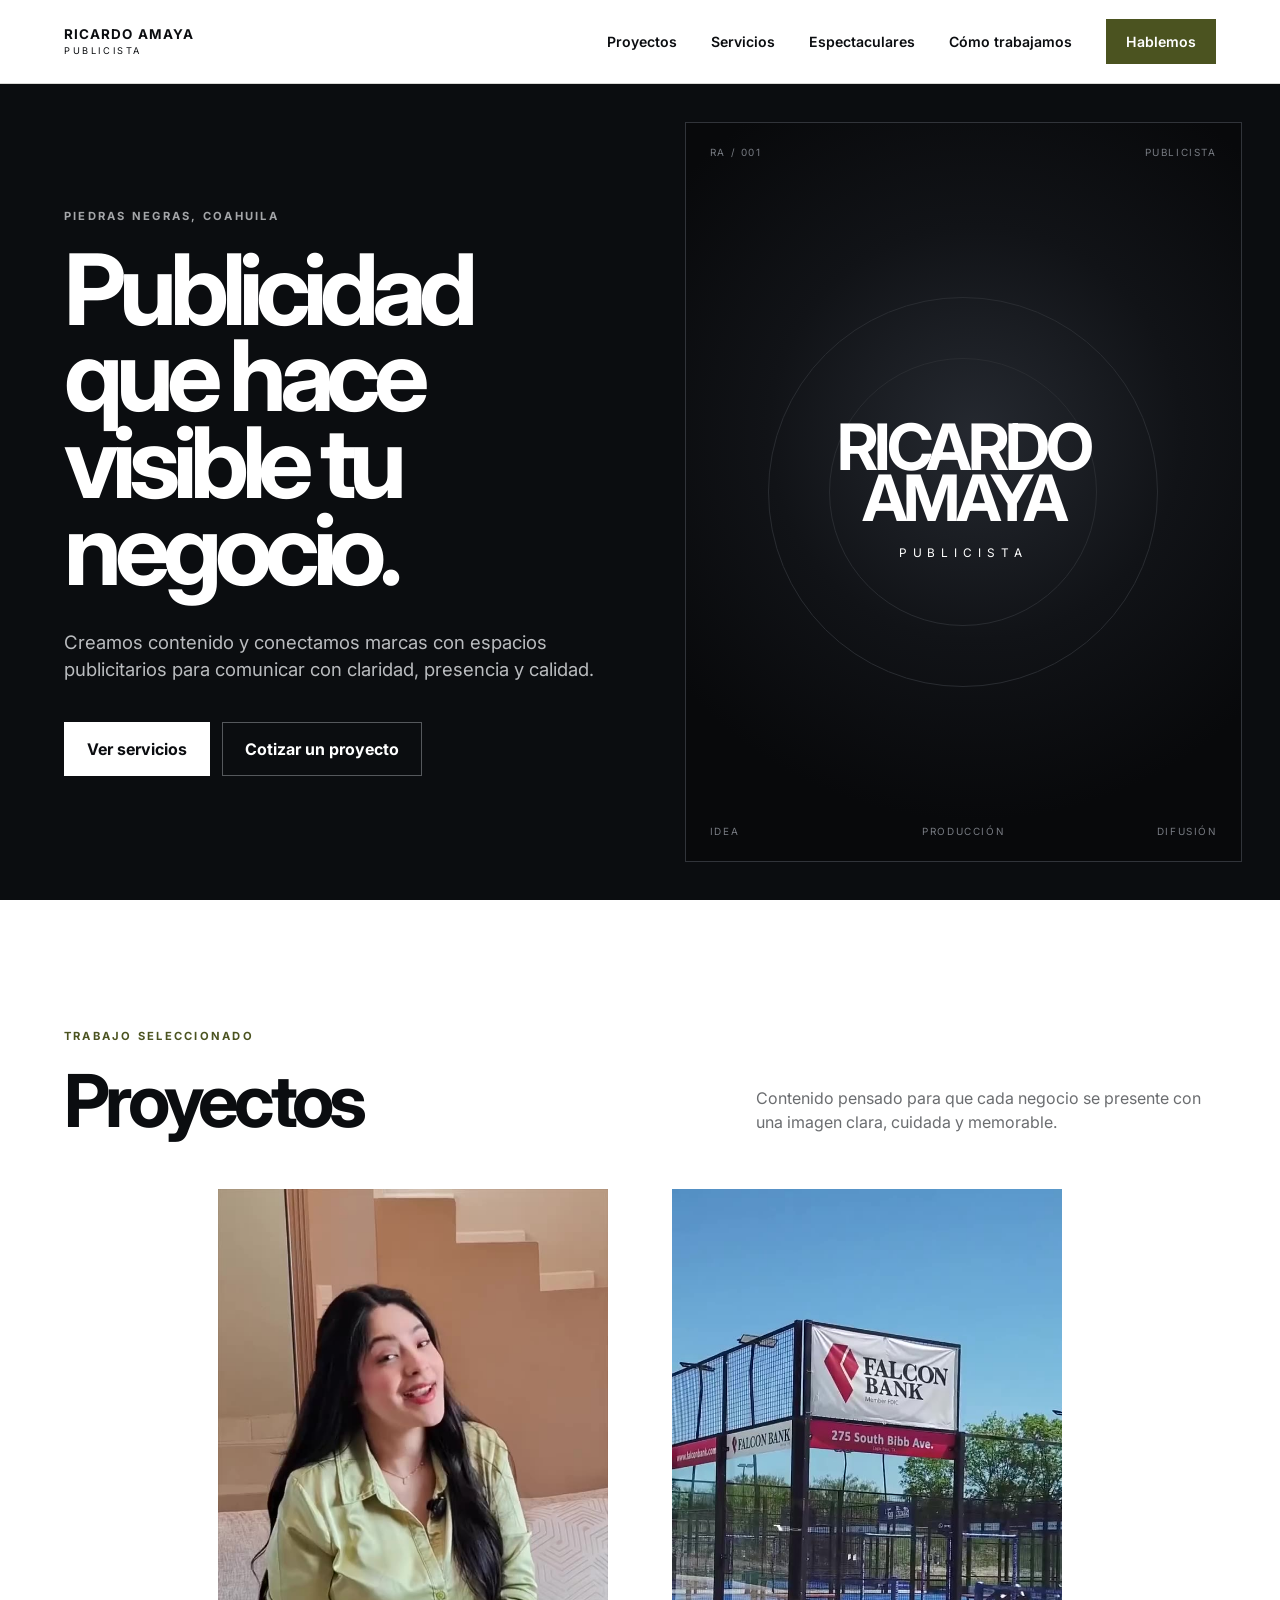
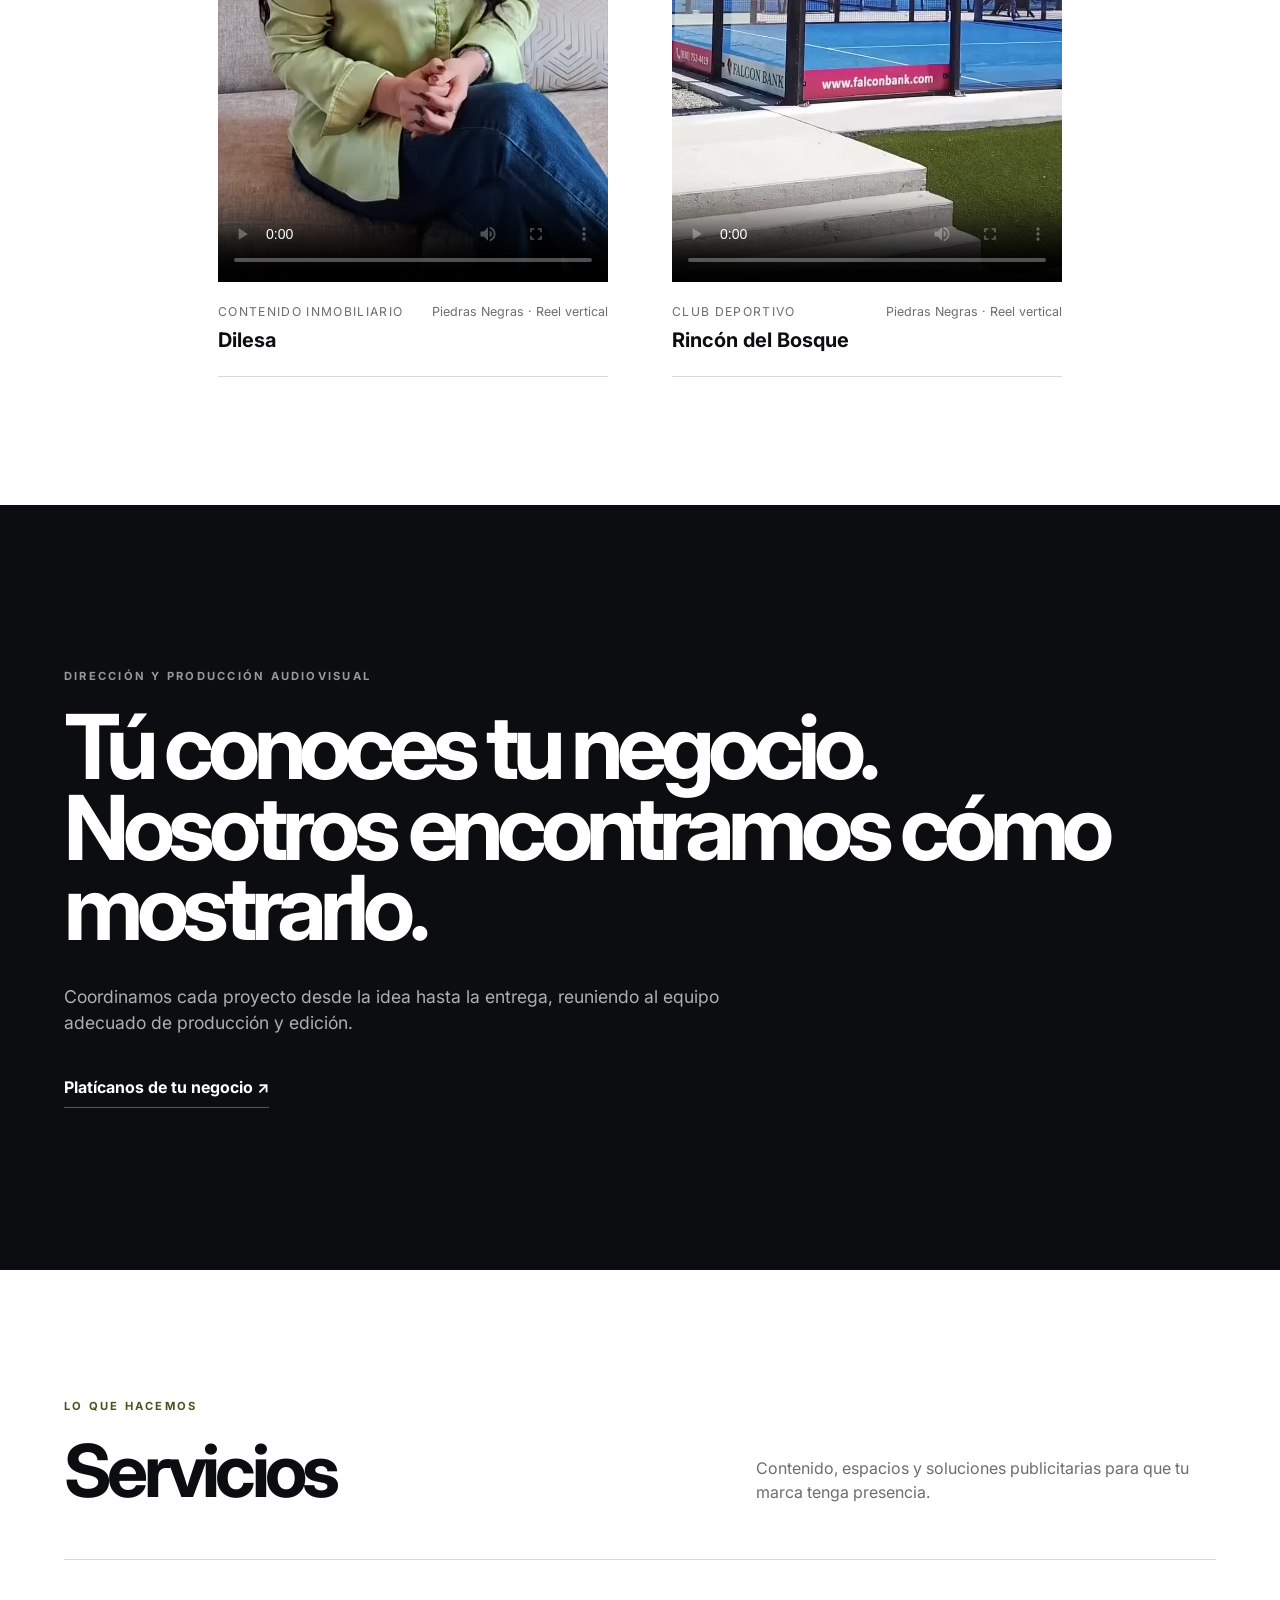
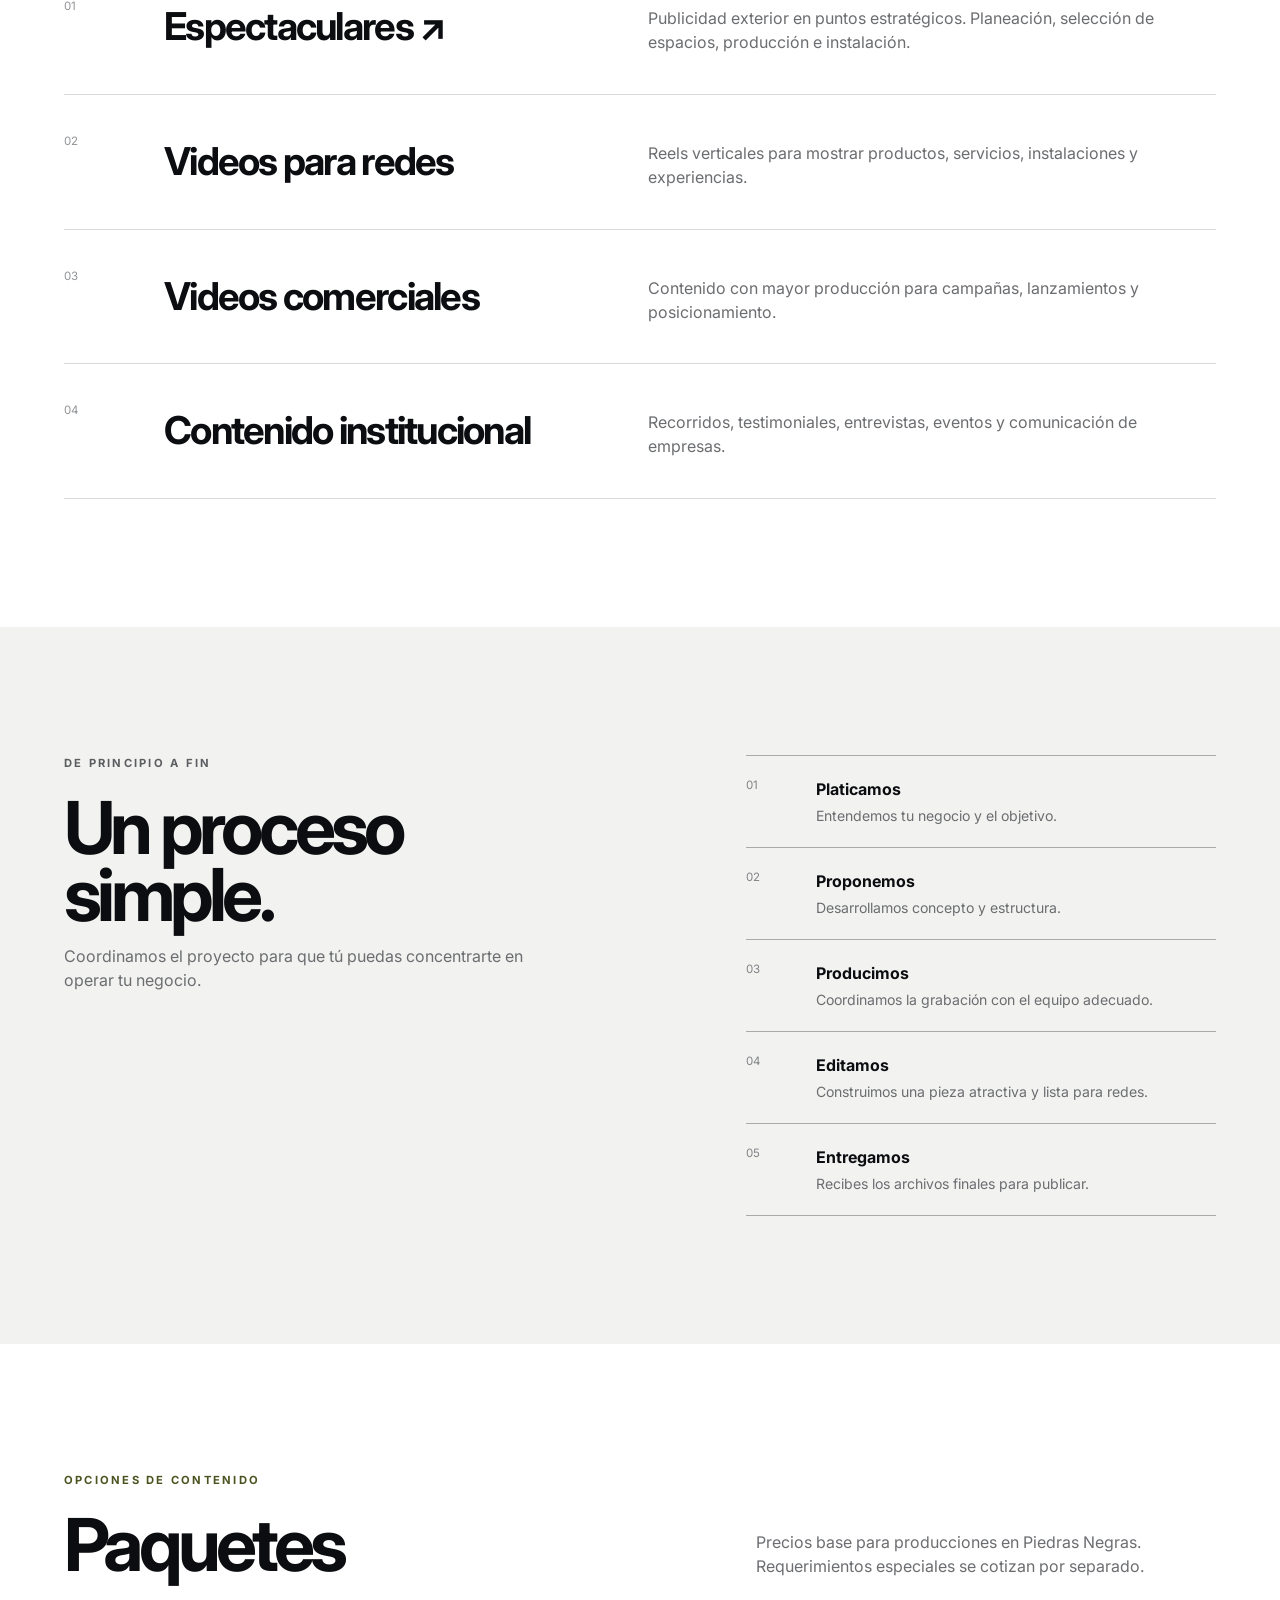
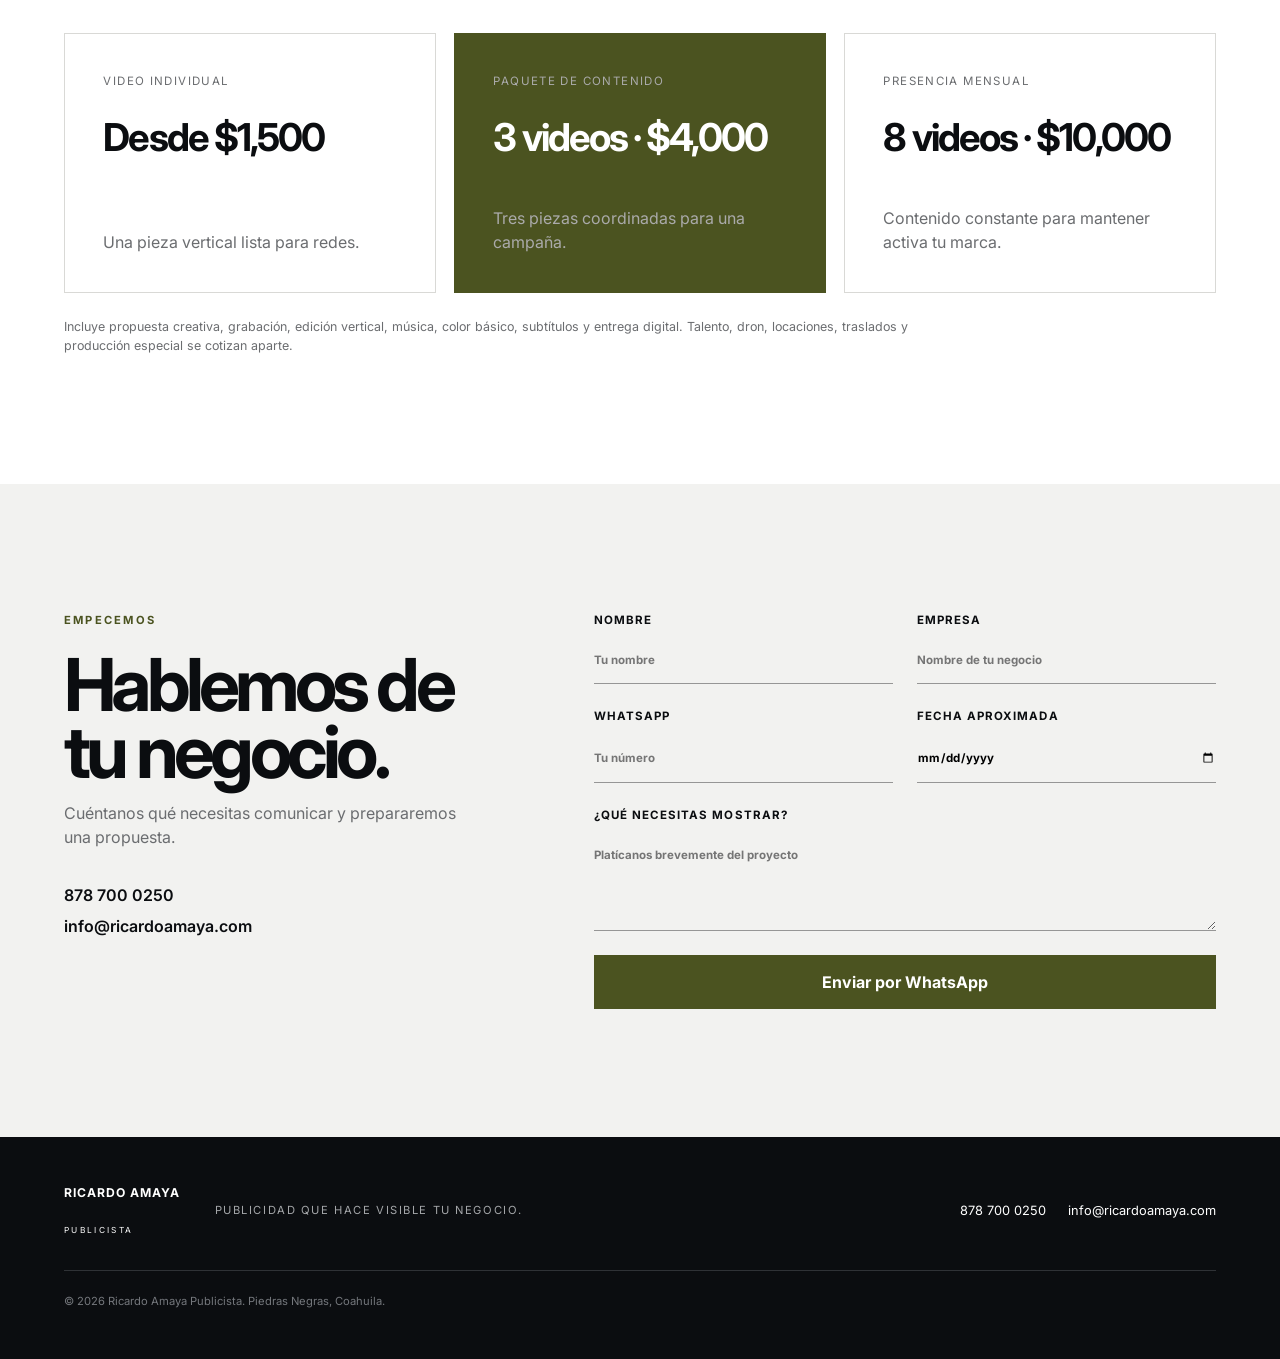
==== commit f783d912: "Add files via upload" ====
--- a/index.html
+++ b/index.html
@@ -14,7 +14,7 @@
   <header class="site-header">
     <a class="brand brand-wordmark" href="#inicio" aria-label="Ricardo Amaya Publicista, inicio"><strong>RICARDO AMAYA</strong><span>PUBLICISTA</span></a>
     <button class="menu-button" aria-label="Abrir menú" aria-expanded="false">Menú</button>
-    <nav class="nav"><a href="#proyectos">Proyectos</a><a href="#servicios">Servicios</a><a href="#proceso">Cómo trabajamos</a><a class="nav-cta" href="https://wa.me/528787000250?text=Hola%20Ricardo%2C%20quiero%20cotizar%20publicidad%20para%20mi%20negocio" target="_blank" rel="noreferrer">Hablemos</a></nav>
+    <nav class="nav"><a href="#proyectos">Proyectos</a><a href="#servicios">Servicios</a><a href="servicios/espectaculares.html">Espectaculares</a><a href="#proceso">Cómo trabajamos</a><a class="nav-cta" href="https://wa.me/528787000250?text=Hola%20Ricardo%2C%20quiero%20cotizar%20publicidad%20para%20mi%20negocio" target="_blank" rel="noreferrer">Hablemos</a></nav>
   </header>
   <main>
     <section class="hero" id="inicio">
--- a/styles.css
+++ b/styles.css
@@ -4,7 +4,24 @@
 
 /* Ricardo Amaya Publicista */
 .brand-wordmark{display:grid;line-height:1}.brand-wordmark strong{font-size:.84rem;letter-spacing:.08em}.brand-wordmark span{font-size:.58rem;letter-spacing:.28em;margin-top:5px}.reel-wordmark{display:grid;text-align:center;width:auto}.reel-wordmark strong{font-size:clamp(2.8rem,5vw,5rem);line-height:.8;letter-spacing:-.07em}.reel-wordmark span{font-size:.74rem;letter-spacing:.5em;margin-top:22px}.service-feature h3 a{display:inline-block}.service-feature h3 a:hover{color:#4b5320}.footer-wordmark{display:grid!important;justify-content:start!important;line-height:1}.footer-wordmark strong{font-size:.76rem;letter-spacing:.08em}.footer-wordmark span{font-size:.52rem;letter-spacing:.28em;margin-top:5px}
+.nav-current{color:#4b5320}
 
 /* Subpágina de espectaculares */
 .service-hero{min-height:calc(100vh - 84px);background:var(--black);color:#fff;display:grid;grid-template-columns:1fr 1fr;overflow:hidden}.service-hero>div:first-child{padding:clamp(80px,9vw,145px) var(--pad);display:flex;flex-direction:column;justify-content:center}.service-hero h1{font-size:clamp(4.2rem,9vw,9.5rem);line-height:.78;letter-spacing:-.075em;margin:0 0 38px}.service-hero p:not(.eyebrow){max-width:570px;color:#b8babe;font-size:1.08rem;margin:0 0 34px}.service-hero .button{width:max-content}.billboard-scene{min-height:620px;position:relative;display:grid;place-items:center;background:linear-gradient(160deg,#e8e8e4,#bfc1bd);overflow:hidden}.billboard-scene:before{content:"";position:absolute;inset:0;background:linear-gradient(110deg,transparent 0 48%,rgba(255,255,255,.4) 49%,transparent 58%)}.billboard{width:min(72%,590px);aspect-ratio:2/1;background:#4b5320;color:#fff;border:10px solid #16181b;display:grid;place-items:center;position:relative;z-index:2;box-shadow:0 25px 55px #0004}.billboard span{font-size:clamp(2rem,4vw,4.8rem);font-weight:800;line-height:.82;letter-spacing:-.055em}.billboard-post{position:absolute;width:38px;height:45%;background:#2b2d30;bottom:0}.exterior-intro h2,.location-section h2{font-size:clamp(3.4rem,7vw,7.8rem);line-height:.88;letter-spacing:-.07em;margin:0;max-width:1200px}.exterior-copy{display:grid;grid-template-columns:1fr 1fr;gap:clamp(30px,8vw,120px);margin:55px 0 0 25%;color:var(--gray);font-size:1.02rem}.format-grid{display:grid;grid-template-columns:repeat(3,1fr);border-top:1px solid var(--line);border-left:1px solid var(--line)}.format-grid article{min-height:320px;padding:34px;border-right:1px solid var(--line);border-bottom:1px solid var(--line);display:flex;flex-direction:column}.format-grid article>span{font-size:.7rem;color:#8a8c8f}.format-grid h3{font-size:clamp(1.7rem,3vw,3.2rem);letter-spacing:-.05em;line-height:1;margin:35px 0}.format-grid p{color:var(--gray);margin-top:auto}.location-section{background:var(--black);color:#fff;display:grid;grid-template-columns:1.1fr .9fr;gap:clamp(60px,9vw,140px)}.location-section ul{list-style:none;padding:0;margin:0;border-top:1px solid #3c3f43}.location-section li{padding:24px 0;border-bottom:1px solid #3c3f43;display:grid;gap:5px}.location-section li span{color:#9b9da1;font-size:.88rem}.contact-action{display:flex;flex-direction:column;justify-content:center;align-items:flex-start;gap:28px}.contact-action p{max-width:430px;color:var(--gray);font-size:1.1rem}
 @media(max-width:900px){.service-hero{grid-template-columns:1fr}.service-hero>div:first-child{min-height:620px}.billboard-scene{min-height:560px}.location-section{grid-template-columns:1fr}.format-grid{grid-template-columns:1fr}.exterior-copy{margin-left:0}}@media(max-width:600px){.service-hero h1{font-size:clamp(4rem,20vw,6rem)}.billboard-scene{min-height:430px}.billboard{width:84%}.exterior-copy{grid-template-columns:1fr}.format-grid article{min-height:245px}}
+
+/* Espectaculares: identidad monocromática y galería */
+.service-feature h3 a:hover{color:inherit;opacity:.55}
+.nav-current{color:var(--black);border-bottom:1px solid var(--black);padding-bottom:5px}
+.billboard{background:#fff;color:var(--black)}
+.billboard-gallery-section{background:#fff}
+.billboard-gallery{display:grid;gap:clamp(55px,8vw,110px)}
+.location-card{border-top:1px solid var(--black);padding-top:22px}
+.location-title{display:flex;align-items:baseline;gap:22px;margin-bottom:24px}
+.location-title span{font-size:.7rem;color:var(--gray)}
+.location-title h3{margin:0;font-size:clamp(1.8rem,3.5vw,3.6rem);letter-spacing:-.05em}
+.location-views{display:grid;grid-template-columns:1fr 1fr;gap:18px}
+.location-views figure{margin:0}
+.location-views img{display:block;width:100%;aspect-ratio:1/1;object-fit:cover;filter:grayscale(100%)}
+.location-views figcaption{padding:12px 0;border-bottom:1px solid var(--line);font-size:.72rem;text-transform:uppercase;letter-spacing:.14em}
+@media(max-width:600px){.location-views{grid-template-columns:1fr}}
